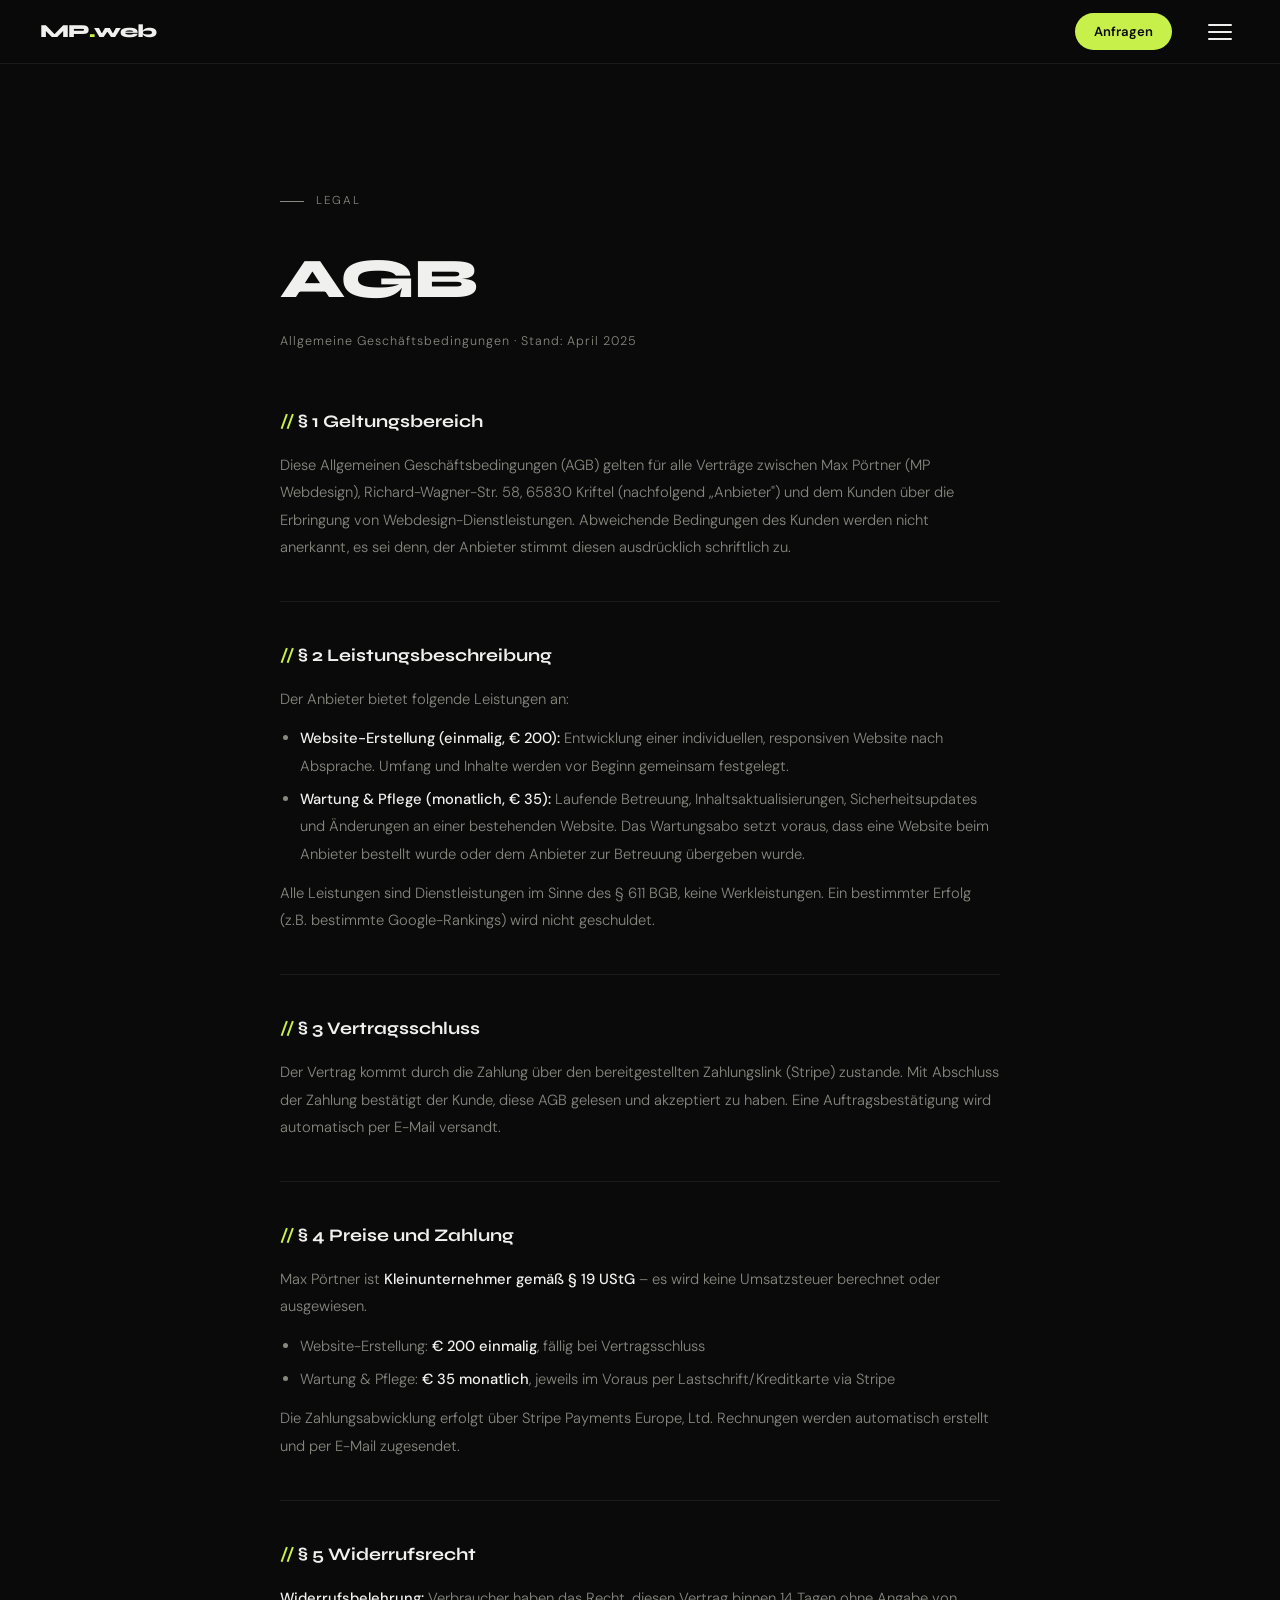
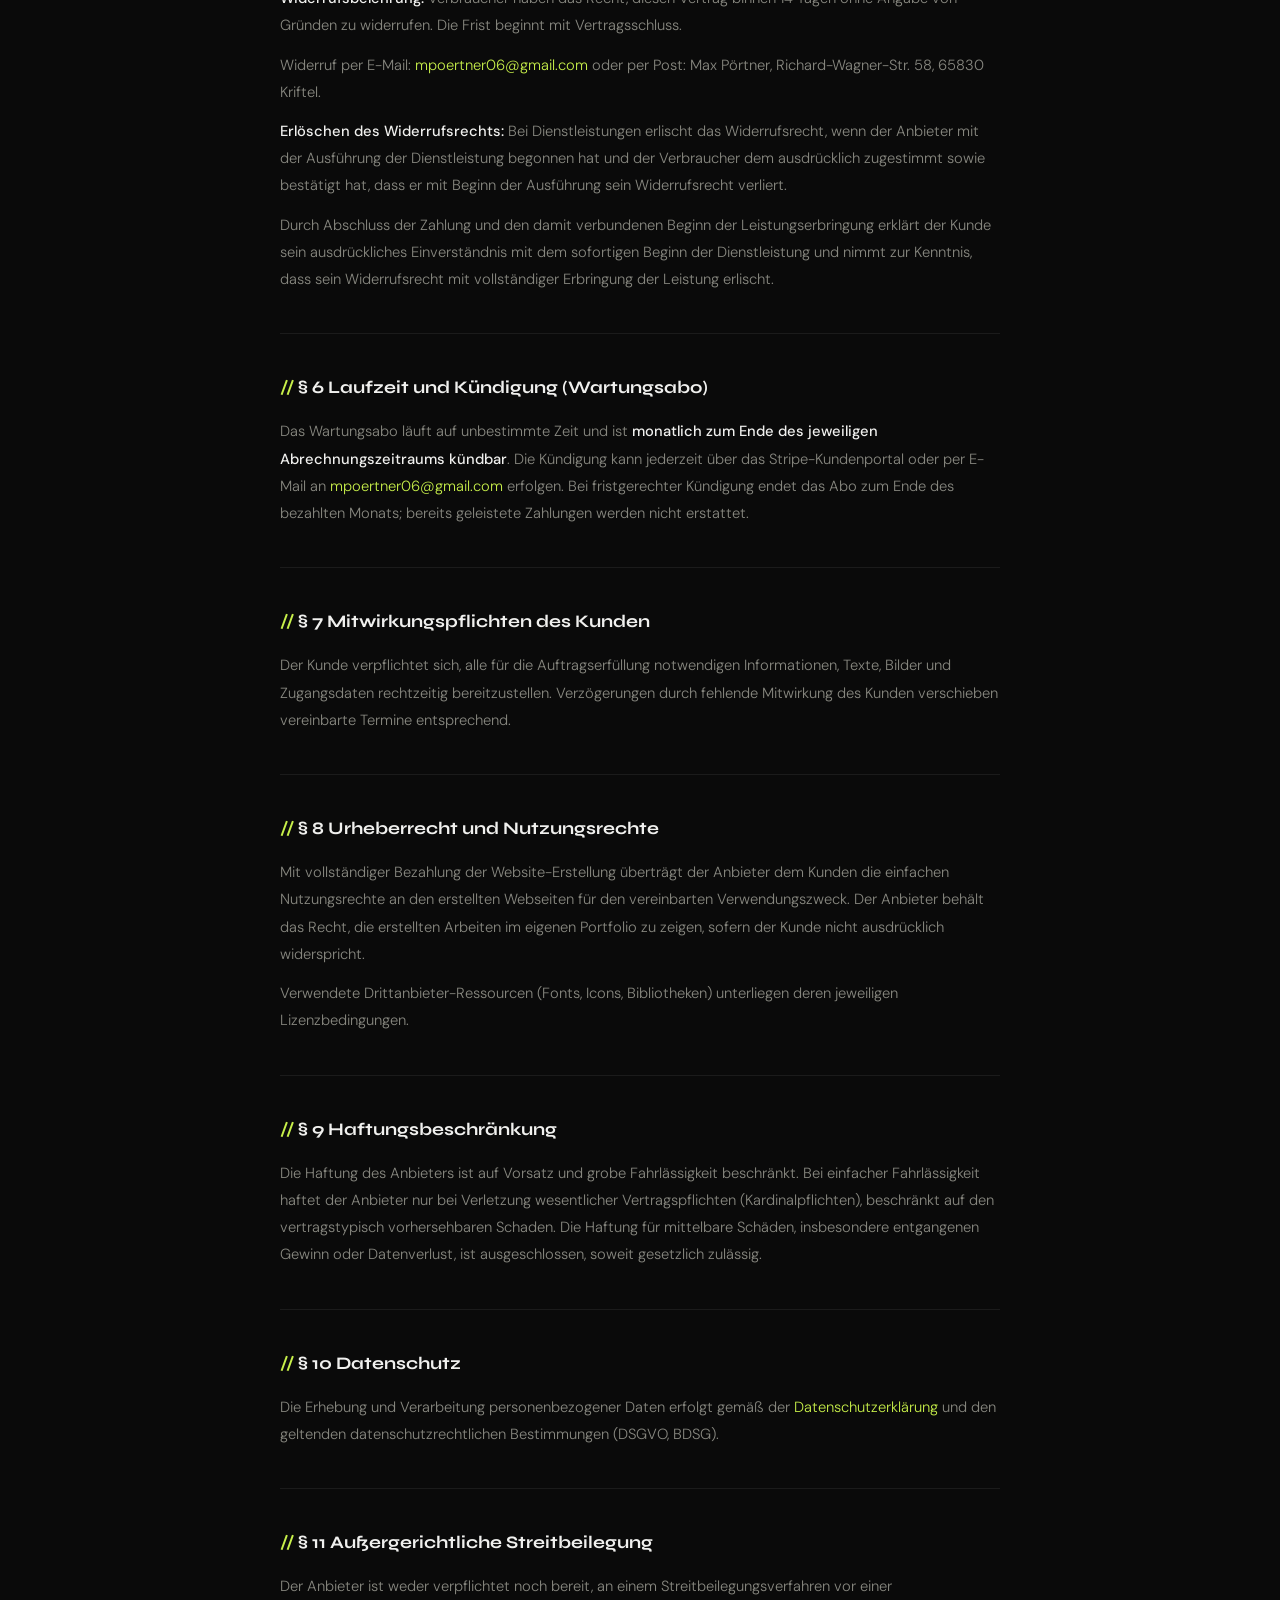
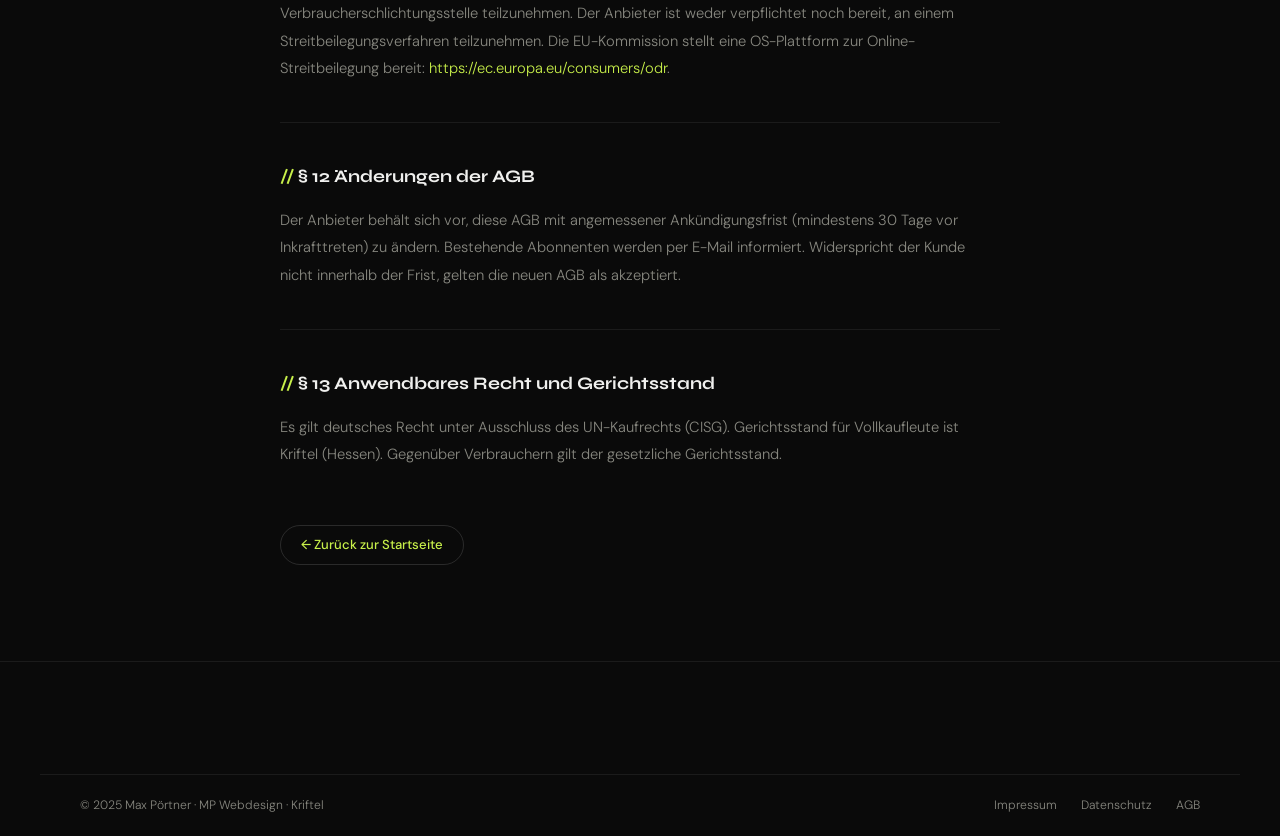
==== agb.html @ d07ee836 "Add files via upload" ====
<!DOCTYPE html>
<html lang="de">
<head>
<meta charset="UTF-8"/><meta name="viewport" content="width=device-width,initial-scale=1.0"/>
<title>AGB – MP Webdesign</title>
<link rel="icon" type="image/svg+xml" href="data:image/svg+xml,%3Csvg xmlns='http://www.w3.org/2000/svg' viewBox='0 0 32 32'%3E%3Crect width='32' height='32' rx='6' fill='%230a0a0a'/%3E%3Ctext x='50%25' y='54%25' dominant-baseline='middle' text-anchor='middle' font-family='Arial Black,sans-serif' font-weight='900' font-size='13' fill='%23f0f0ee' letter-spacing='-1'%3EMP%3C/text%3E%3Ccircle cx='25' cy='22' r='4' fill='%23c8f04a'/%3E%3C/svg%3E">
<link rel="preconnect" href="https://fonts.googleapis.com">
<link href="https://fonts.googleapis.com/css2?family=Syne:wght@400;600;700;800&family=DM+Sans:opsz,wght@9..40,300;9..40,400;9..40,500&display=swap" rel="stylesheet">
<style>
*,*::before,*::after{box-sizing:border-box;margin:0;padding:0}
body{padding-top:64px;background:#0a0a0a;color:#f0f0ee;font-family:'DM Sans',sans-serif;font-weight:300;line-height:1.6;overflow-x:hidden}
:root{--b:rgba(255,255,255,.07);--muted:#888880;--accent:#c8f04a;--s1:#111;--s2:#181818}
nav{position:fixed;top:0;z-index:500;height:64px;padding:0 2.5rem;display:flex;align-items:center;justify-content:space-between;background:rgba(10,10,10,.97);border-bottom:1px solid var(--b)}
.nav-logo{font-family:'Syne',sans-serif;font-weight:800;font-size:1.15rem;letter-spacing:-.03em;color:#f0f0ee;text-decoration:none}
.nav-logo span{color:var(--accent)}
.nav-links{list-style:none;display:none;position:absolute;top:64px;left:0;right:0;flex-direction:column;background:#0d0d0d;border-bottom:1px solid var(--b);padding:1rem 0;z-index:499}
.nav-links.open{display:flex}
.nav-links li{width:100%}
.nav-links a{color:var(--muted);text-decoration:none;font-size:.95rem;display:block;padding:.85rem 2rem;transition:color .2s,background .2s;border-left:3px solid transparent}
.nav-links a:hover{color:#f0f0ee;background:rgba(255,255,255,.04);border-left-color:var(--accent)}
.nav-cta{background:var(--accent);color:#0a0a0a;padding:.48rem 1.2rem;border-radius:100px;font-family:'DM Sans',sans-serif;font-size:.82rem;font-weight:600;text-decoration:none;border:none;cursor:pointer;display:inline-flex;align-items:center}
.burger{background:none;border:none;cursor:pointer;padding:8px;display:flex;flex-direction:column;gap:5px;z-index:600;margin-left:1rem}
.burger span{display:block;width:24px;height:2px;background:#f0f0ee;transition:all .3s ease;transform-origin:center;border-radius:2px}
.burger.open span:nth-child(1){transform:translateY(7px) rotate(45deg)}
.burger.open span:nth-child(2){opacity:0;transform:scaleX(0)}
.burger.open span:nth-child(3){transform:translateY(-7px) rotate(-45deg)}
.nav-right{display:flex;align-items:center;gap:.75rem}
.lp2{padding:8rem 2.5rem 6rem;max-width:800px;margin:0 auto}
.lp2 h1{font-family:'Syne',sans-serif;font-size:clamp(1.6rem,5vw,3.5rem);font-weight:800;letter-spacing:-.03em;margin-bottom:.5rem;word-break:break-word}
.st{font-size:.78rem;color:var(--muted);letter-spacing:.08em;display:block;margin-bottom:3.5rem}
.lp2 h2{font-family:'Syne',sans-serif;font-size:1.1rem;font-weight:700;margin:2.5rem 0 1rem}
.lp2 h2::before{content:'// ';color:var(--accent)}
.lp2 p,.lp2 li{color:var(--muted);font-size:.92rem;line-height:1.85;font-weight:300;margin-bottom:.75rem}
.lp2 ul{padding-left:1.25rem;margin-bottom:.75rem}
.lp2 li{margin-bottom:.4rem}
.lp2 a{color:var(--accent);text-decoration:none}
.lp2 a:hover{text-decoration:underline}
.ldiv{height:1px;background:var(--b);margin:2.5rem 0}
.btn-o{display:inline-flex;align-items:center;gap:.4rem;padding:.55rem 1.25rem;border-radius:100px;background:none;color:#f0f0ee;border:1px solid rgba(255,255,255,.13);font-family:'DM Sans',sans-serif;font-size:.82rem;font-weight:500;text-decoration:none;cursor:pointer;transition:all .2s}
.btn-o:hover{border-color:rgba(255,255,255,.28);background:var(--s1)}
footer{border-top:1px solid var(--b)}
.fbot{padding:1.3rem 2.5rem;display:flex;justify-content:space-between;align-items:center;flex-wrap:wrap;gap:1rem;box-sizing:border-box;width:100%}
.fbot p,.fbot a{color:var(--muted);font-size:.76rem;text-decoration:none}
.fbot a:hover{color:#f0f0ee}
.eye{display:flex;align-items:center;gap:.75rem;margin-bottom:1.5rem}
.eye::before{content:'';width:24px;height:1px;background:var(--muted)}
.eye span{color:var(--muted);font-size:.72rem;letter-spacing:.15em;text-transform:uppercase}
@media(max-width:600px){.lp2{padding:5rem 1.25rem 4rem}nav{padding:0 1rem}}

/* ── FOOTER CENTERING ── */
footer{border-top:1px solid rgba(255,255,255,.07);width:100%;box-sizing:border-box}
.footer-wrap{max-width:1200px;margin:0 auto;width:100%}
.footer-grid{display:grid;grid-template-columns:1.4fr 1fr 1fr 1fr;gap:3rem;
  padding:4rem 2.5rem 3rem;border-bottom:1px solid rgba(255,255,255,.07);
  box-sizing:border-box;width:100%}
.footer-bottom{padding:1.3rem 2.5rem;display:flex;justify-content:space-between;
  align-items:center;flex-wrap:wrap;gap:.75rem;box-sizing:border-box;width:100%}
.footer-bottom p,.footer-bottom a{color:#888880;font-size:.76rem;text-decoration:none;transition:color .2s}
.footer-bottom a:hover{color:#f0f0ee}
@media(max-width:860px){
  .footer-grid{grid-template-columns:1fr 1fr!important;gap:2rem!important;padding:2.5rem 1.25rem!important}
  .footer-bottom{padding:1rem 1.25rem!important;flex-direction:column!important;text-align:center!important;gap:.5rem!important}
  .footer-bottom div{justify-content:center!important}
}
@media(max-width:500px){
  .footer-grid{grid-template-columns:1fr!important}
}
</style>
</head>
<body>
<style id="mobileFix">
/* ══════════════════════════════════════════
   DEFINITIVE MOBILE FIX – alle Seiten
   ══════════════════════════════════════════ */

/* 1. Prevent ALL horizontal scroll */
html { overflow-x: hidden !important; }
body { overflow-x: hidden !important; max-width: 100vw !important; }

/* 2. Nav always fixed at top */
nav { position: fixed !important; top: 0 !important; left: 0 !important;
      right: 0 !important; z-index: 500 !important; }

/* 3. Cookie banner never clipped */
#cookieBanner {
  position: fixed !important; z-index: 9999 !important;
  left: 1rem !important; right: 1rem !important;
  bottom: 1rem !important; width: auto !important;
  transform: none !important; max-width: none !important;
}

/* 4. Iframes fill container properly */
.pc-thumb {
  width: 100% !important; height: 200px !important;
  aspect-ratio: unset !important; overflow: hidden !important;
  position: relative !important;
}
.pc-thumb iframe {
  position: absolute !important; top: 0 !important; left: 0 !important;
  width: 200% !important; height: 200% !important;
  transform: scale(0.5) !important; transform-origin: top left !important;
  border: none !important; pointer-events: none !important;
}
.proj-img-wrap { overflow: hidden !important; }
.proj-img-wrap iframe {
  width: 200% !important; height: 200% !important;
  transform: scale(0.5) !important; transform-origin: top left !important;
  border: none !important; pointer-events: none !important; display: block !important;
}
.pj-thumb { overflow: hidden !important; position: relative !important; }
.pj-thumb iframe {
  position: absolute !important; top: 0 !important; left: 0 !important;
  width: 200% !important; height: 200% !important;
  transform: scale(0.5) !important; transform-origin: top left !important;
  border: none !important; pointer-events: none !important;
}

@media (max-width: 860px) {

  /* ── PAGE HERO PADDING FIX (text not cut off) ── */
  .ph, .page-hero {
    padding-top: 3.5rem !important;
    padding-bottom: 2.5rem !important;
    padding-left: 1.25rem !important;
    padding-right: 1.25rem !important;
  }
  .ph h1, .page-hero h1 {
    font-size: clamp(2.2rem, 8vw, 3.5rem) !important;
    margin-bottom: 1rem !important;
  }

  /* ── HERO ── */
  .hero {
    padding: 3rem 1.25rem 3rem !important;
    min-height: unset !important;
  }
  .hero h1 { font-size: clamp(2rem, 8vw, 3.5rem) !important; }
  .hero-body { font-size: .9rem !important; max-width: 100% !important; }
  .hero-btns {
    flex-direction: column !important; width: 100% !important; gap: .75rem !important;
  }
  .hero-btns a { width: 100% !important; justify-content: center !important; }

  /* ── ALL SECTION PADDING ── */
  .sec, .section, .sdark, .section-dark,
  .pricing-hero, .legal-page, .lp2, .page {
    padding-left: 1.25rem !important;
    padding-right: 1.25rem !important;
  }

  /* ── GRIDS → 1 COLUMN ── */
  .about-g, .lg, .pg, .pc2, .plans, .card-grid, .portfolio-grid,
  .price-cards, .contact-grid, .cg, .features-grid, .info-row,
  .proc, .process-grid, .fi {
    grid-template-columns: 1fr !important;
  }

  /* All inline grid → 1 col */
  [style*="grid-template-columns"] {
    grid-template-columns: 1fr !important;
    min-width: 0 !important;
  }

  /* ── INLINE PADDING REDUCTION ── */
  [style*="padding:2.5rem"]  { padding: 1.25rem !important; }
  [style*="padding:4rem 3rem"] { padding: 1.5rem 1.25rem !important; }
  [style*="padding:5.5rem 3rem"] { padding: 2rem 1.25rem !important; }
  [style*="padding:4rem 2.5rem"] { padding: 1.75rem 1.25rem !important; }

  /* ── TYPOGRAPHY ── */
  .sh2, .section-h2 { font-size: clamp(1.5rem, 6vw, 2.2rem) !important; }
  .lh { font-size: clamp(1.3rem, 5vw, 2rem) !important; }
  [style*="text-align:right"] { text-align: left !important; }
  [style*="min-width:120px"] { min-width: 0 !important; }

  /* ── PORTFOLIO ── */
  .proj-acc-inner { flex-direction: column !important; }
  .proj-img-wrap { flex: 0 0 200px !important; height: 200px !important; }
  .proj-right { min-height: 0 !important; }
  .pj, .proj-item { grid-template-columns: 1fr !important; direction: ltr !important; }
  .pj * { direction: ltr !important; }
  .pji, .proj-info { padding: 1.5rem 1.25rem !important; }

  /* ── LEISTUNGEN ACCORDION ── */
  .acc-inner { grid-template-columns: 1fr !important; padding-left: 0 !important; }
  .li, .leistung-item { grid-template-columns: 36px 1fr !important; }
  .li > *:last-child, .leistung-item > *:last-child { grid-column: 2 !important; }
  .pstep, .process-step {
    border-right: none !important;
    border-bottom: 1px solid rgba(255,255,255,.07) !important;
  }

  /* ── PREISE ── */
  .plans { grid-template-columns: 1fr !important; }
  .plan { width: 100% !important; min-width: 0 !important; overflow: visible !important; }
  .plan-top, .plan-cta, .plan-features {
    padding-left: 1.25rem !important; padding-right: 1.25rem !important;
  }
  .plan-price { font-size: 2.2rem !important; }
  .price-card-top { flex-direction: column !important; }
  .price-big { text-align: left !important; }

  /* ── CONTACT ── */
  .cl, .contact-left {
    border-right: none !important;
    border-bottom: 1px solid rgba(255,255,255,.07) !important;
    padding: 2rem 1.25rem !important;
  }
  .cr, .contact-right { padding: 2rem 1.25rem !important; }

  /* ── STATS ── */
  .stats, .stats-bar {
    gap: 1.25rem !important; padding: 1.5rem 1.25rem !important;
    flex-wrap: wrap !important; justify-content: center !important;
  }
  .sn, .stat-n { font-size: 1.9rem !important; }

  /* ── TABLES ── */
  .pt, .compare, .price-table { overflow-x: auto !important; }

  /* ── MISC ── */
  [style*="width:55%"][style*="opacity"] { display: none !important; }
  .scroll-hint { display: none !important; }
  .mq, .marquee-wrap { overflow: hidden !important; }
  nav { padding: 0 1.25rem !important; height: 56px !important; }
  [style*="border-right:1px solid rgba(255"] {
    border-right: none !important;
    border-bottom: 1px solid rgba(255,255,255,.07) !important;
  }
  [style*="border-right:1px solid rgba(200,240"] {
    border-right: none !important;
    border-bottom: 1px solid rgba(200,240,74,.12) !important;
  }
  .cta-group { flex-direction: column !important; align-items: stretch !important; }
  .cta-group a { text-align: center !important; justify-content: center !important; }
  .btn-f, .btn-o { width: 100% !important; justify-content: center !important; }

  /* ── PC-THUMB on mobile ── */
  .pc-thumb { height: 180px !important; }

  /* ── WARTUNG ── */
  .price-card-main [style*="grid-template-columns"] {
    grid-template-columns: 1fr !important;
  }
  .features-grid { grid-template-columns: 1fr !important; }
  .info-row { grid-template-columns: 1fr !important; }
}

/* ── FOOTER CENTERING ── */
  .fbot { padding: 1rem 1.25rem !important; }
  footer { width: 100% !important; overflow: hidden !important; }
  [style*="padding:4rem 2.5rem 3rem"] { padding: 2.5rem 1.25rem !important; }

@media (max-width: 500px) {
  body { padding-top: 56px !important; }
  [style*="grid-template-columns"] { grid-template-columns: 1fr !important; }
  .fi { grid-template-columns: 1fr !important; }
  .fbot { flex-direction: column !important; text-align: center !important; gap: .5rem !important; }
  .hero h1 { font-size: clamp(1.8rem, 7vw, 2.5rem) !important; }
  .pc-thumb { height: 150px !important; }
  nav { padding: 0 1rem !important; }
  .ph h1 { font-size: clamp(1.9rem, 7vw, 2.5rem) !important; }
}
</style>
<nav id="nav">
  <a href="index.html" class="nav-logo">MP<span>.</span>web</a>
  <div class="nav-right">
    <a href="kontakt.html" class="nav-cta">Anfragen</a>
    <button class="burger" id="burger" onclick="toggleMob()" aria-label="Menü"><span></span><span></span><span></span></button>
  </div>
  <ul class="nav-links" id="navLinks">
    <li><a href="index.html" onclick="closeMob()">Start</a></li>
    <li><a href="leistungen.html" onclick="closeMob()">Leistungen</a></li>
    <li><a href="portfolio.html" onclick="closeMob()">Portfolio</a></li>
    <li><a href="preise.html" onclick="closeMob()">Preise</a></li>
    <li><a href="kontakt.html" onclick="closeMob()">Kontakt</a></li>
  </ul>
</nav>

<div class="lp2">
  <div class="eye"><span>Legal</span></div>
  <h1>AGB</h1>
  <span class="st">Allgemeine Geschäftsbedingungen · Stand: April 2025</span>

  <h2>§ 1 Geltungsbereich</h2>
  <p>Diese Allgemeinen Geschäftsbedingungen (AGB) gelten für alle Verträge zwischen Max Pörtner (MP Webdesign), Richard-Wagner-Str. 58, 65830 Kriftel (nachfolgend „Anbieter") und dem Kunden über die Erbringung von Webdesign-Dienstleistungen. Abweichende Bedingungen des Kunden werden nicht anerkannt, es sei denn, der Anbieter stimmt diesen ausdrücklich schriftlich zu.</p>

  <div class="ldiv"></div>
  <h2>§ 2 Leistungsbeschreibung</h2>
  <p>Der Anbieter bietet folgende Leistungen an:</p>
  <ul>
    <li><strong style="color:#f0f0ee;font-weight:500">Website-Erstellung (einmalig, € 200):</strong> Entwicklung einer individuellen, responsiven Website nach Absprache. Umfang und Inhalte werden vor Beginn gemeinsam festgelegt.</li>
    <li><strong style="color:#f0f0ee;font-weight:500">Wartung & Pflege (monatlich, € 35):</strong> Laufende Betreuung, Inhaltsaktualisierungen, Sicherheitsupdates und Änderungen an einer bestehenden Website. Das Wartungsabo setzt voraus, dass eine Website beim Anbieter bestellt wurde oder dem Anbieter zur Betreuung übergeben wurde.</li>
  </ul>
  <p>Alle Leistungen sind Dienstleistungen im Sinne des § 611 BGB, keine Werkleistungen. Ein bestimmter Erfolg (z.B. bestimmte Google-Rankings) wird nicht geschuldet.</p>

  <div class="ldiv"></div>
  <h2>§ 3 Vertragsschluss</h2>
  <p>Der Vertrag kommt durch die Zahlung über den bereitgestellten Zahlungslink (Stripe) zustande. Mit Abschluss der Zahlung bestätigt der Kunde, diese AGB gelesen und akzeptiert zu haben. Eine Auftragsbestätigung wird automatisch per E-Mail versandt.</p>

  <div class="ldiv"></div>
  <h2>§ 4 Preise und Zahlung</h2>
  <p>Max Pörtner ist <strong style="color:#f0f0ee;font-weight:500">Kleinunternehmer gemäß § 19 UStG</strong> – es wird keine Umsatzsteuer berechnet oder ausgewiesen.</p>
  <ul>
    <li>Website-Erstellung: <strong style="color:#f0f0ee;font-weight:500">€ 200 einmalig</strong>, fällig bei Vertragsschluss</li>
    <li>Wartung & Pflege: <strong style="color:#f0f0ee;font-weight:500">€ 35 monatlich</strong>, jeweils im Voraus per Lastschrift/Kreditkarte via Stripe</li>
  </ul>
  <p>Die Zahlungsabwicklung erfolgt über Stripe Payments Europe, Ltd. Rechnungen werden automatisch erstellt und per E-Mail zugesendet.</p>

  <div class="ldiv"></div>
  <h2>§ 5 Widerrufsrecht</h2>
  <p><strong style="color:#f0f0ee;font-weight:500">Widerrufsbelehrung:</strong> Verbraucher haben das Recht, diesen Vertrag binnen 14 Tagen ohne Angabe von Gründen zu widerrufen. Die Frist beginnt mit Vertragsschluss.</p>
  <p>Widerruf per E-Mail: <a href="mailto:mpoertner06@gmail.com">mpoertner06@gmail.com</a> oder per Post: Max Pörtner, Richard-Wagner-Str. 58, 65830 Kriftel.</p>
  <p><strong style="color:#f0f0ee;font-weight:500">Erlöschen des Widerrufsrechts:</strong> Bei Dienstleistungen erlischt das Widerrufsrecht, wenn der Anbieter mit der Ausführung der Dienstleistung begonnen hat und der Verbraucher dem ausdrücklich zugestimmt sowie bestätigt hat, dass er mit Beginn der Ausführung sein Widerrufsrecht verliert.</p>
  <p>Durch Abschluss der Zahlung und den damit verbundenen Beginn der Leistungserbringung erklärt der Kunde sein ausdrückliches Einverständnis mit dem sofortigen Beginn der Dienstleistung und nimmt zur Kenntnis, dass sein Widerrufsrecht mit vollständiger Erbringung der Leistung erlischt.</p>

  <div class="ldiv"></div>
  <h2>§ 6 Laufzeit und Kündigung (Wartungsabo)</h2>
  <p>Das Wartungsabo läuft auf unbestimmte Zeit und ist <strong style="color:#f0f0ee;font-weight:500">monatlich zum Ende des jeweiligen Abrechnungszeitraums kündbar</strong>. Die Kündigung kann jederzeit über das Stripe-Kundenportal oder per E-Mail an <a href="mailto:mpoertner06@gmail.com">mpoertner06@gmail.com</a> erfolgen. Bei fristgerechter Kündigung endet das Abo zum Ende des bezahlten Monats; bereits geleistete Zahlungen werden nicht erstattet.</p>

  <div class="ldiv"></div>
  <h2>§ 7 Mitwirkungspflichten des Kunden</h2>
  <p>Der Kunde verpflichtet sich, alle für die Auftragserfüllung notwendigen Informationen, Texte, Bilder und Zugangsdaten rechtzeitig bereitzustellen. Verzögerungen durch fehlende Mitwirkung des Kunden verschieben vereinbarte Termine entsprechend.</p>

  <div class="ldiv"></div>
  <h2>§ 8 Urheberrecht und Nutzungsrechte</h2>
  <p>Mit vollständiger Bezahlung der Website-Erstellung überträgt der Anbieter dem Kunden die einfachen Nutzungsrechte an den erstellten Webseiten für den vereinbarten Verwendungszweck. Der Anbieter behält das Recht, die erstellten Arbeiten im eigenen Portfolio zu zeigen, sofern der Kunde nicht ausdrücklich widerspricht.</p>
  <p>Verwendete Drittanbieter-Ressourcen (Fonts, Icons, Bibliotheken) unterliegen deren jeweiligen Lizenzbedingungen.</p>

  <div class="ldiv"></div>
  <h2>§ 9 Haftungsbeschränkung</h2>
  <p>Die Haftung des Anbieters ist auf Vorsatz und grobe Fahrlässigkeit beschränkt. Bei einfacher Fahrlässigkeit haftet der Anbieter nur bei Verletzung wesentlicher Vertragspflichten (Kardinalpflichten), beschränkt auf den vertragstypisch vorhersehbaren Schaden. Die Haftung für mittelbare Schäden, insbesondere entgangenen Gewinn oder Datenverlust, ist ausgeschlossen, soweit gesetzlich zulässig.</p>

  <div class="ldiv"></div>
  <h2>§ 10 Datenschutz</h2>
  <p>Die Erhebung und Verarbeitung personenbezogener Daten erfolgt gemäß der <a href="datenschutz.html">Datenschutzerklärung</a> und den geltenden datenschutzrechtlichen Bestimmungen (DSGVO, BDSG).</p>

  <div class="ldiv"></div>
  <h2>§ 11 Außergerichtliche Streitbeilegung</h2>
  <p>Der Anbieter ist weder verpflichtet noch bereit, an einem Streitbeilegungsverfahren vor einer Verbraucherschlichtungsstelle teilzunehmen. Der Anbieter ist weder verpflichtet noch bereit, an einem Streitbeilegungsverfahren teilzunehmen. Die EU-Kommission stellt eine OS-Plattform zur Online-Streitbeilegung bereit: <a href="https://ec.europa.eu/consumers/odr" target="_blank" rel="noopener">https://ec.europa.eu/consumers/odr</a>.</p>

  <div class="ldiv"></div>
  <h2>§ 12 Änderungen der AGB</h2>
  <p>Der Anbieter behält sich vor, diese AGB mit angemessener Ankündigungsfrist (mindestens 30 Tage vor Inkrafttreten) zu ändern. Bestehende Abonnenten werden per E-Mail informiert. Widerspricht der Kunde nicht innerhalb der Frist, gelten die neuen AGB als akzeptiert.</p>

  <div class="ldiv"></div>
  <h2>§ 13 Anwendbares Recht und Gerichtsstand</h2>
  <p>Es gilt deutsches Recht unter Ausschluss des UN-Kaufrechts (CISG). Gerichtsstand für Vollkaufleute ist Kriftel (Hessen). Gegenüber Verbrauchern gilt der gesetzliche Gerichtsstand.</p>

  <div style="margin-top:3.5rem"><a href="index.html" class="btn-o">← Zurück zur Startseite</a></div>
</div>

<footer>
  <div class="footer-wrap">
    <div class="footer-grid">
      <!-- Brand -->
      
      <!-- Seiten -->
      
      <!-- Legal -->
      
      <!-- Projekte -->
      
    </div>
    <div class="footer-bottom">
      <p>© 2025 Max Pörtner · MP Webdesign · Kriftel</p>
      <div style="display:flex;gap:1.5rem">
        <a href="impressum.html">Impressum</a>
        <a href="datenschutz.html">Datenschutz</a>
        <a href="agb.html">AGB</a>
      </div>
    </div>
  </div>
</footer>

<script>
function toggleMob(){var l=document.getElementById('navLinks'),b=document.getElementById('burger');var o=l.classList.toggle('open');b.classList.toggle('open',o);document.body.style.overflow=o?'hidden':'';}
function closeMob(){var l=document.getElementById('navLinks'),b=document.getElementById('burger');if(l)l.classList.remove('open');if(b)b.classList.remove('open');document.body.style.overflow='';}
</script>
</body>
</html>
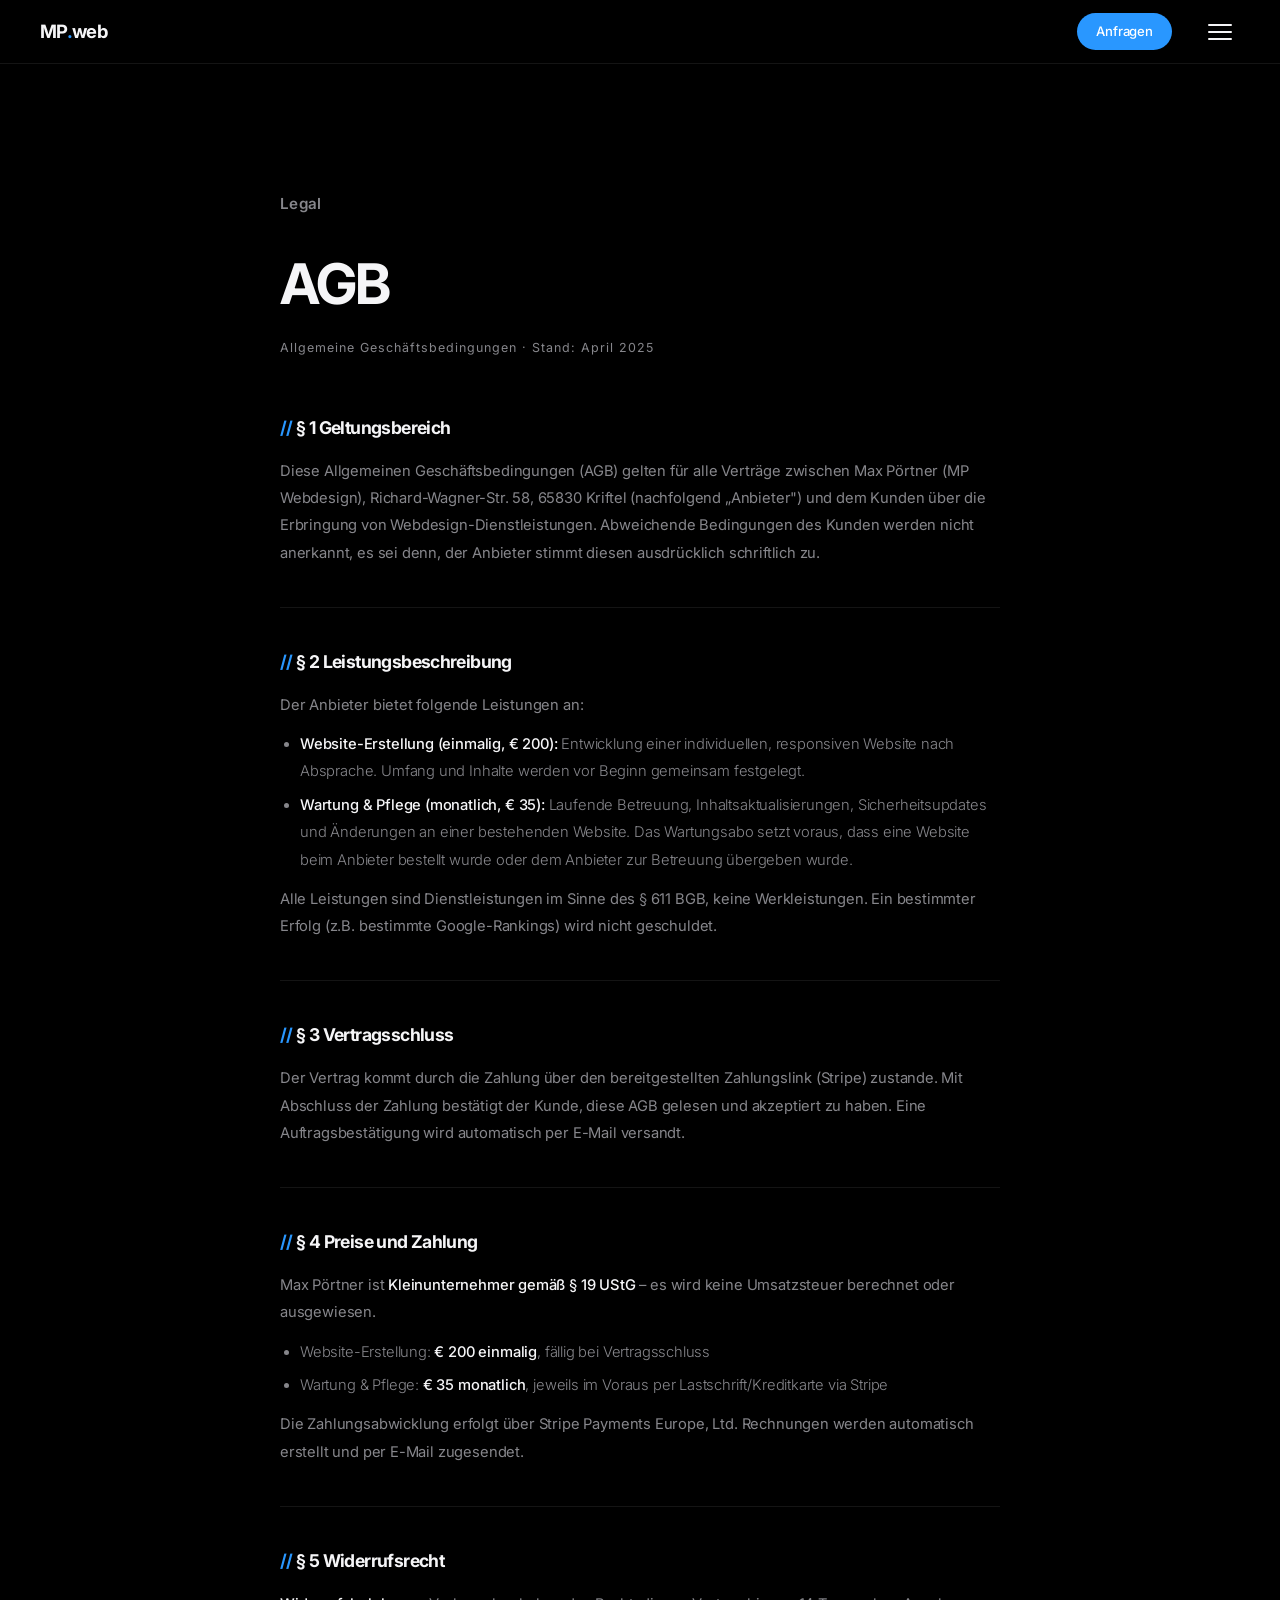
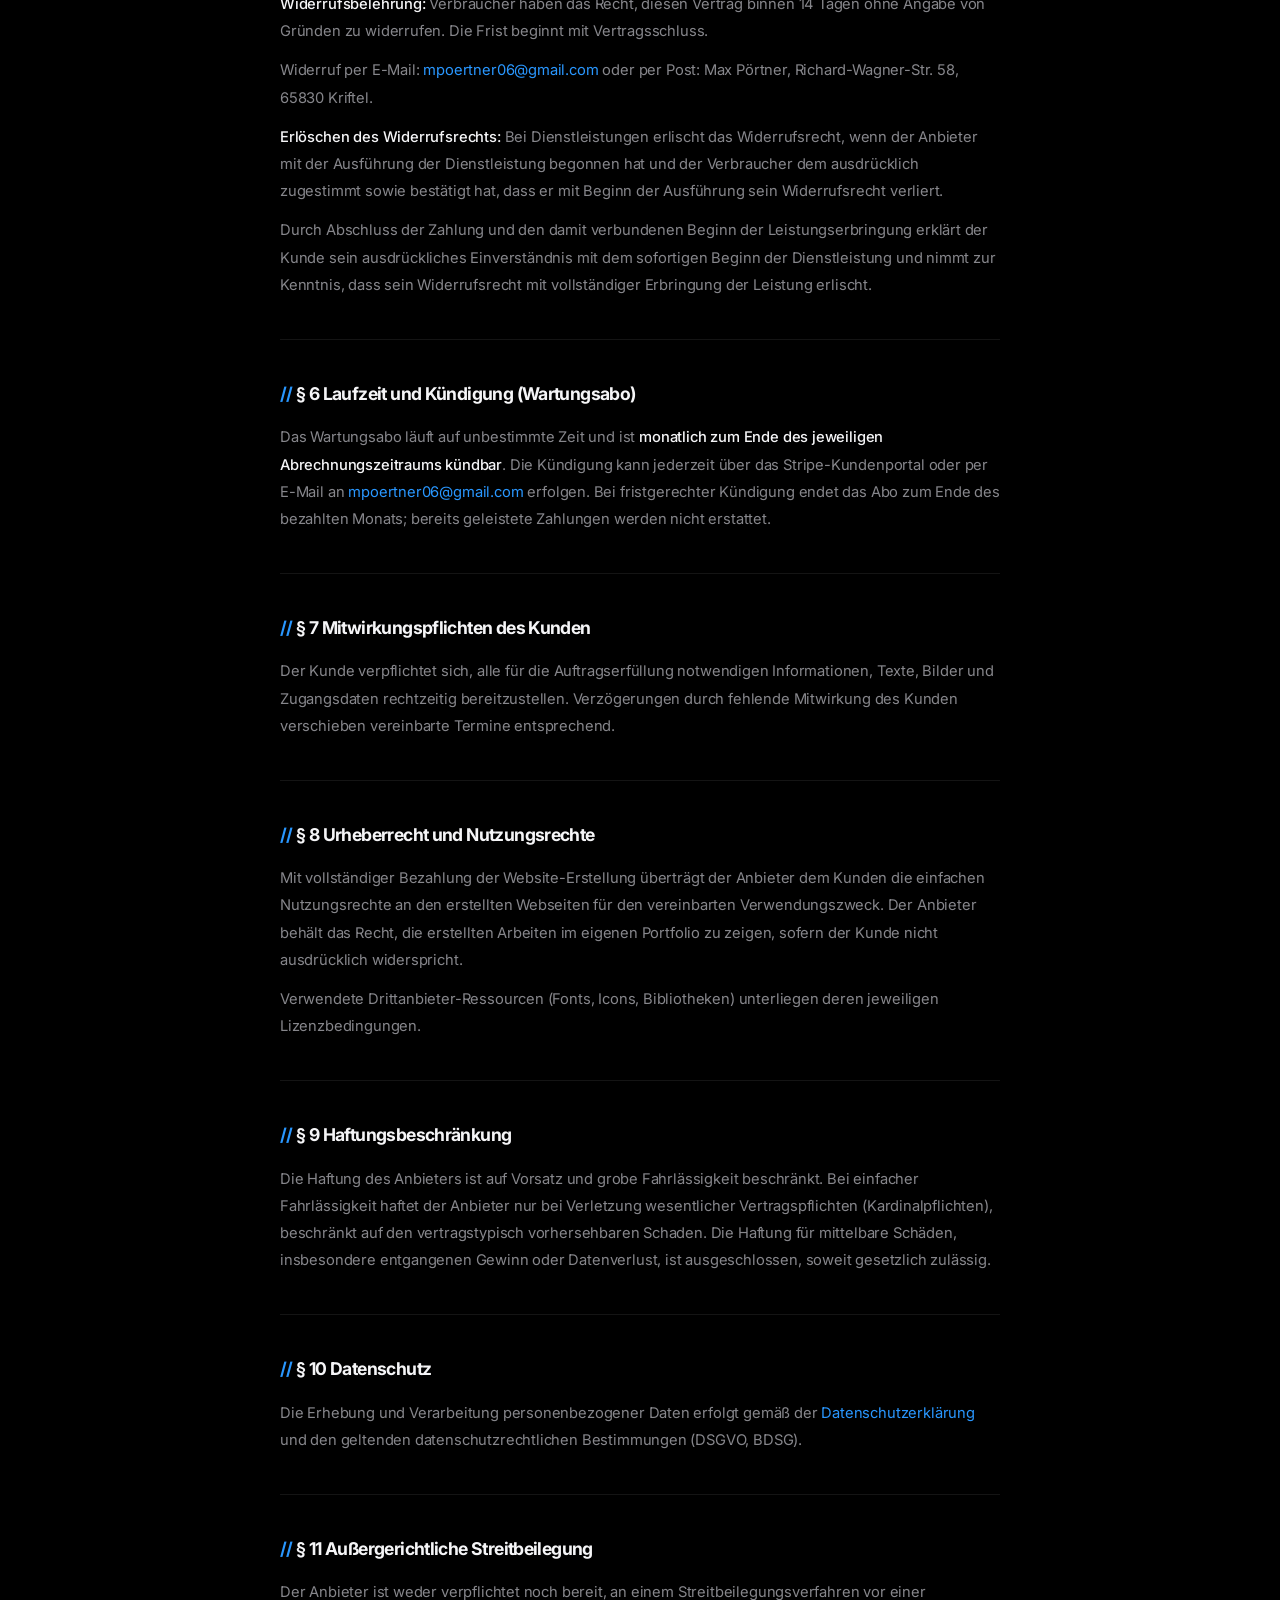
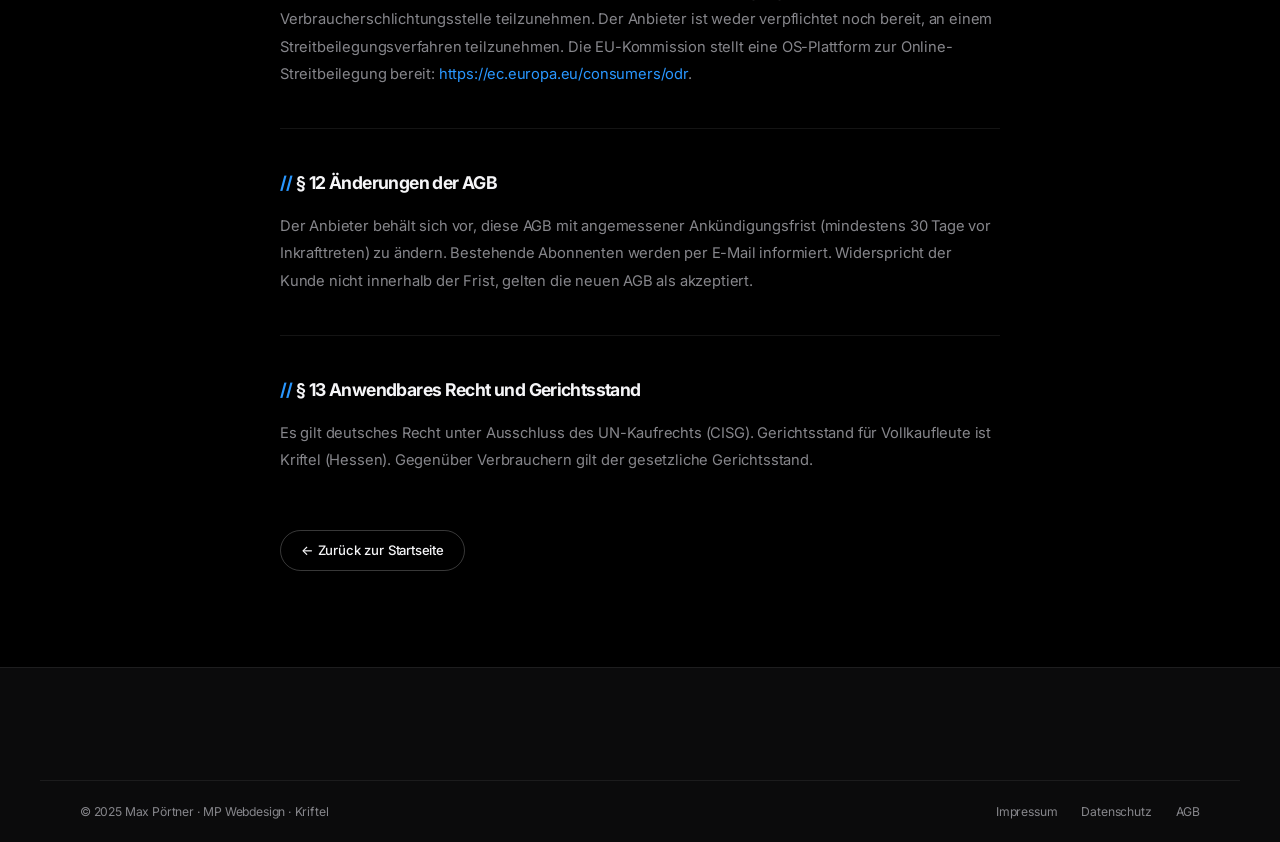
==== commit 08647f63: "Redesign: ruhiges Apple-Stil-Theme, MP Trades entfernt Co-Authored-By: Claude Opus 5.5 <noreply@anth" ====
--- a/agb.html
+++ b/agb.html
@@ -5,30 +5,30 @@
 <title>AGB – MP Webdesign</title>
 <link rel="icon" type="image/svg+xml" href="data:image/svg+xml,%3Csvg xmlns='http://www.w3.org/2000/svg' viewBox='0 0 32 32'%3E%3Crect width='32' height='32' rx='6' fill='%230a0a0a'/%3E%3Ctext x='50%25' y='54%25' dominant-baseline='middle' text-anchor='middle' font-family='Arial Black,sans-serif' font-weight='900' font-size='13' fill='%23f0f0ee' letter-spacing='-1'%3EMP%3C/text%3E%3Ccircle cx='25' cy='22' r='4' fill='%23c8f04a'/%3E%3C/svg%3E">
 <link rel="preconnect" href="https://fonts.googleapis.com">
-<link href="https://fonts.googleapis.com/css2?family=Syne:wght@400;600;700;800&family=DM+Sans:opsz,wght@9..40,300;9..40,400;9..40,500&display=swap" rel="stylesheet">
+<link href="https://fonts.googleapis.com/css2?family=Inter:wght@400;500;600;700;800&display=swap" rel="stylesheet">
 <style>
 *,*::before,*::after{box-sizing:border-box;margin:0;padding:0}
-body{padding-top:64px;background:#0a0a0a;color:#f0f0ee;font-family:'DM Sans',sans-serif;font-weight:300;line-height:1.6;overflow-x:hidden}
-:root{--b:rgba(255,255,255,.07);--muted:#888880;--accent:#c8f04a;--s1:#111;--s2:#181818}
-nav{position:fixed;top:0;z-index:500;height:64px;padding:0 2.5rem;display:flex;align-items:center;justify-content:space-between;background:rgba(10,10,10,.97);border-bottom:1px solid var(--b)}
-.nav-logo{font-family:'Syne',sans-serif;font-weight:800;font-size:1.15rem;letter-spacing:-.03em;color:#f0f0ee;text-decoration:none}
+body{padding-top:64px;background:#000000;color:#f5f5f7;font-family:'Inter',sans-serif;font-weight:300;line-height:1.6;overflow-x:hidden}
+:root{--b:rgba(255,255,255,.07);--muted:#86868b;--accent:#2997ff;--s1:#161617;--s2:#1c1c1e}
+nav{position:fixed;top:0;z-index:500;height:64px;padding:0 2.5rem;display:flex;align-items:center;justify-content:space-between;background:rgba(0,0,0,.97);border-bottom:1px solid var(--b)}
+.nav-logo{font-family:'Inter',sans-serif;font-weight:800;font-size:1.15rem;letter-spacing:-.03em;color:#f5f5f7;text-decoration:none}
 .nav-logo span{color:var(--accent)}
-.nav-links{list-style:none;display:none;position:absolute;top:64px;left:0;right:0;flex-direction:column;background:#0d0d0d;border-bottom:1px solid var(--b);padding:1rem 0;z-index:499}
+.nav-links{list-style:none;display:none;position:absolute;top:64px;left:0;right:0;flex-direction:column;background:#0b0b0c;border-bottom:1px solid var(--b);padding:1rem 0;z-index:499}
 .nav-links.open{display:flex}
 .nav-links li{width:100%}
 .nav-links a{color:var(--muted);text-decoration:none;font-size:.95rem;display:block;padding:.85rem 2rem;transition:color .2s,background .2s;border-left:3px solid transparent}
-.nav-links a:hover{color:#f0f0ee;background:rgba(255,255,255,.04);border-left-color:var(--accent)}
-.nav-cta{background:var(--accent);color:#0a0a0a;padding:.48rem 1.2rem;border-radius:100px;font-family:'DM Sans',sans-serif;font-size:.82rem;font-weight:600;text-decoration:none;border:none;cursor:pointer;display:inline-flex;align-items:center}
+.nav-links a:hover{color:#f5f5f7;background:rgba(255,255,255,.04);border-left-color:var(--accent)}
+.nav-cta{background:var(--accent);color:#000000;padding:.48rem 1.2rem;border-radius:100px;font-family:'Inter',sans-serif;font-size:.82rem;font-weight:600;text-decoration:none;border:none;cursor:pointer;display:inline-flex;align-items:center}
 .burger{background:none;border:none;cursor:pointer;padding:8px;display:flex;flex-direction:column;gap:5px;z-index:600;margin-left:1rem}
-.burger span{display:block;width:24px;height:2px;background:#f0f0ee;transition:all .3s ease;transform-origin:center;border-radius:2px}
+.burger span{display:block;width:24px;height:2px;background:#f5f5f7;transition:all .3s ease;transform-origin:center;border-radius:2px}
 .burger.open span:nth-child(1){transform:translateY(7px) rotate(45deg)}
 .burger.open span:nth-child(2){opacity:0;transform:scaleX(0)}
 .burger.open span:nth-child(3){transform:translateY(-7px) rotate(-45deg)}
 .nav-right{display:flex;align-items:center;gap:.75rem}
 .lp2{padding:8rem 2.5rem 6rem;max-width:800px;margin:0 auto}
-.lp2 h1{font-family:'Syne',sans-serif;font-size:clamp(1.6rem,5vw,3.5rem);font-weight:800;letter-spacing:-.03em;margin-bottom:.5rem;word-break:break-word}
+.lp2 h1{font-family:'Inter',sans-serif;font-size:clamp(1.6rem,5vw,3.5rem);font-weight:800;letter-spacing:-.03em;margin-bottom:.5rem;word-break:break-word}
 .st{font-size:.78rem;color:var(--muted);letter-spacing:.08em;display:block;margin-bottom:3.5rem}
-.lp2 h2{font-family:'Syne',sans-serif;font-size:1.1rem;font-weight:700;margin:2.5rem 0 1rem}
+.lp2 h2{font-family:'Inter',sans-serif;font-size:1.1rem;font-weight:700;margin:2.5rem 0 1rem}
 .lp2 h2::before{content:'// ';color:var(--accent)}
 .lp2 p,.lp2 li{color:var(--muted);font-size:.92rem;line-height:1.85;font-weight:300;margin-bottom:.75rem}
 .lp2 ul{padding-left:1.25rem;margin-bottom:.75rem}
@@ -36,12 +36,12 @@
 .lp2 a{color:var(--accent);text-decoration:none}
 .lp2 a:hover{text-decoration:underline}
 .ldiv{height:1px;background:var(--b);margin:2.5rem 0}
-.btn-o{display:inline-flex;align-items:center;gap:.4rem;padding:.55rem 1.25rem;border-radius:100px;background:none;color:#f0f0ee;border:1px solid rgba(255,255,255,.13);font-family:'DM Sans',sans-serif;font-size:.82rem;font-weight:500;text-decoration:none;cursor:pointer;transition:all .2s}
+.btn-o{display:inline-flex;align-items:center;gap:.4rem;padding:.55rem 1.25rem;border-radius:100px;background:none;color:#f5f5f7;border:1px solid rgba(255,255,255,.13);font-family:'Inter',sans-serif;font-size:.82rem;font-weight:500;text-decoration:none;cursor:pointer;transition:all .2s}
 .btn-o:hover{border-color:rgba(255,255,255,.28);background:var(--s1)}
 footer{border-top:1px solid var(--b)}
 .fbot{padding:1.3rem 2.5rem;display:flex;justify-content:space-between;align-items:center;flex-wrap:wrap;gap:1rem;box-sizing:border-box;width:100%}
 .fbot p,.fbot a{color:var(--muted);font-size:.76rem;text-decoration:none}
-.fbot a:hover{color:#f0f0ee}
+.fbot a:hover{color:#f5f5f7}
 .eye{display:flex;align-items:center;gap:.75rem;margin-bottom:1.5rem}
 .eye::before{content:'';width:24px;height:1px;background:var(--muted)}
 .eye span{color:var(--muted);font-size:.72rem;letter-spacing:.15em;text-transform:uppercase}
@@ -55,8 +55,8 @@
   box-sizing:border-box;width:100%}
 .footer-bottom{padding:1.3rem 2.5rem;display:flex;justify-content:space-between;
   align-items:center;flex-wrap:wrap;gap:.75rem;box-sizing:border-box;width:100%}
-.footer-bottom p,.footer-bottom a{color:#888880;font-size:.76rem;text-decoration:none;transition:color .2s}
-.footer-bottom a:hover{color:#f0f0ee}
+.footer-bottom p,.footer-bottom a{color:#86868b;font-size:.76rem;text-decoration:none;transition:color .2s}
+.footer-bottom a:hover{color:#f5f5f7}
 @media(max-width:860px){
   .footer-grid{grid-template-columns:1fr 1fr!important;gap:2rem!important;padding:2.5rem 1.25rem!important}
   .footer-bottom{padding:1rem 1.25rem!important;flex-direction:column!important;text-align:center!important;gap:.5rem!important}
@@ -66,6 +66,7 @@
   .footer-grid{grid-template-columns:1fr!important}
 }
 </style>
+<link rel="stylesheet" href="theme.css">
 </head>
 <body>
 <style id="mobileFix">
@@ -229,7 +230,7 @@
   }
   [style*="border-right:1px solid rgba(200,240"] {
     border-right: none !important;
-    border-bottom: 1px solid rgba(200,240,74,.12) !important;
+    border-bottom: 1px solid rgba(41,151,255,.12) !important;
   }
   .cta-group { flex-direction: column !important; align-items: stretch !important; }
   .cta-group a { text-align: center !important; justify-content: center !important; }
@@ -289,8 +290,8 @@
   <h2>§ 2 Leistungsbeschreibung</h2>
   <p>Der Anbieter bietet folgende Leistungen an:</p>
   <ul>
-    <li><strong style="color:#f0f0ee;font-weight:500">Website-Erstellung (einmalig, € 200):</strong> Entwicklung einer individuellen, responsiven Website nach Absprache. Umfang und Inhalte werden vor Beginn gemeinsam festgelegt.</li>
-    <li><strong style="color:#f0f0ee;font-weight:500">Wartung & Pflege (monatlich, € 35):</strong> Laufende Betreuung, Inhaltsaktualisierungen, Sicherheitsupdates und Änderungen an einer bestehenden Website. Das Wartungsabo setzt voraus, dass eine Website beim Anbieter bestellt wurde oder dem Anbieter zur Betreuung übergeben wurde.</li>
+    <li><strong style="color:#f5f5f7;font-weight:500">Website-Erstellung (einmalig, € 200):</strong> Entwicklung einer individuellen, responsiven Website nach Absprache. Umfang und Inhalte werden vor Beginn gemeinsam festgelegt.</li>
+    <li><strong style="color:#f5f5f7;font-weight:500">Wartung & Pflege (monatlich, € 35):</strong> Laufende Betreuung, Inhaltsaktualisierungen, Sicherheitsupdates und Änderungen an einer bestehenden Website. Das Wartungsabo setzt voraus, dass eine Website beim Anbieter bestellt wurde oder dem Anbieter zur Betreuung übergeben wurde.</li>
   </ul>
   <p>Alle Leistungen sind Dienstleistungen im Sinne des § 611 BGB, keine Werkleistungen. Ein bestimmter Erfolg (z.B. bestimmte Google-Rankings) wird nicht geschuldet.</p>
 
@@ -300,23 +301,23 @@
 
   <div class="ldiv"></div>
   <h2>§ 4 Preise und Zahlung</h2>
-  <p>Max Pörtner ist <strong style="color:#f0f0ee;font-weight:500">Kleinunternehmer gemäß § 19 UStG</strong> – es wird keine Umsatzsteuer berechnet oder ausgewiesen.</p>
+  <p>Max Pörtner ist <strong style="color:#f5f5f7;font-weight:500">Kleinunternehmer gemäß § 19 UStG</strong> – es wird keine Umsatzsteuer berechnet oder ausgewiesen.</p>
   <ul>
-    <li>Website-Erstellung: <strong style="color:#f0f0ee;font-weight:500">€ 200 einmalig</strong>, fällig bei Vertragsschluss</li>
-    <li>Wartung & Pflege: <strong style="color:#f0f0ee;font-weight:500">€ 35 monatlich</strong>, jeweils im Voraus per Lastschrift/Kreditkarte via Stripe</li>
+    <li>Website-Erstellung: <strong style="color:#f5f5f7;font-weight:500">€ 200 einmalig</strong>, fällig bei Vertragsschluss</li>
+    <li>Wartung & Pflege: <strong style="color:#f5f5f7;font-weight:500">€ 35 monatlich</strong>, jeweils im Voraus per Lastschrift/Kreditkarte via Stripe</li>
   </ul>
   <p>Die Zahlungsabwicklung erfolgt über Stripe Payments Europe, Ltd. Rechnungen werden automatisch erstellt und per E-Mail zugesendet.</p>
 
   <div class="ldiv"></div>
   <h2>§ 5 Widerrufsrecht</h2>
-  <p><strong style="color:#f0f0ee;font-weight:500">Widerrufsbelehrung:</strong> Verbraucher haben das Recht, diesen Vertrag binnen 14 Tagen ohne Angabe von Gründen zu widerrufen. Die Frist beginnt mit Vertragsschluss.</p>
+  <p><strong style="color:#f5f5f7;font-weight:500">Widerrufsbelehrung:</strong> Verbraucher haben das Recht, diesen Vertrag binnen 14 Tagen ohne Angabe von Gründen zu widerrufen. Die Frist beginnt mit Vertragsschluss.</p>
   <p>Widerruf per E-Mail: <a href="mailto:mpoertner06@gmail.com">mpoertner06@gmail.com</a> oder per Post: Max Pörtner, Richard-Wagner-Str. 58, 65830 Kriftel.</p>
-  <p><strong style="color:#f0f0ee;font-weight:500">Erlöschen des Widerrufsrechts:</strong> Bei Dienstleistungen erlischt das Widerrufsrecht, wenn der Anbieter mit der Ausführung der Dienstleistung begonnen hat und der Verbraucher dem ausdrücklich zugestimmt sowie bestätigt hat, dass er mit Beginn der Ausführung sein Widerrufsrecht verliert.</p>
+  <p><strong style="color:#f5f5f7;font-weight:500">Erlöschen des Widerrufsrechts:</strong> Bei Dienstleistungen erlischt das Widerrufsrecht, wenn der Anbieter mit der Ausführung der Dienstleistung begonnen hat und der Verbraucher dem ausdrücklich zugestimmt sowie bestätigt hat, dass er mit Beginn der Ausführung sein Widerrufsrecht verliert.</p>
   <p>Durch Abschluss der Zahlung und den damit verbundenen Beginn der Leistungserbringung erklärt der Kunde sein ausdrückliches Einverständnis mit dem sofortigen Beginn der Dienstleistung und nimmt zur Kenntnis, dass sein Widerrufsrecht mit vollständiger Erbringung der Leistung erlischt.</p>
 
   <div class="ldiv"></div>
   <h2>§ 6 Laufzeit und Kündigung (Wartungsabo)</h2>
-  <p>Das Wartungsabo läuft auf unbestimmte Zeit und ist <strong style="color:#f0f0ee;font-weight:500">monatlich zum Ende des jeweiligen Abrechnungszeitraums kündbar</strong>. Die Kündigung kann jederzeit über das Stripe-Kundenportal oder per E-Mail an <a href="mailto:mpoertner06@gmail.com">mpoertner06@gmail.com</a> erfolgen. Bei fristgerechter Kündigung endet das Abo zum Ende des bezahlten Monats; bereits geleistete Zahlungen werden nicht erstattet.</p>
+  <p>Das Wartungsabo läuft auf unbestimmte Zeit und ist <strong style="color:#f5f5f7;font-weight:500">monatlich zum Ende des jeweiligen Abrechnungszeitraums kündbar</strong>. Die Kündigung kann jederzeit über das Stripe-Kundenportal oder per E-Mail an <a href="mailto:mpoertner06@gmail.com">mpoertner06@gmail.com</a> erfolgen. Bei fristgerechter Kündigung endet das Abo zum Ende des bezahlten Monats; bereits geleistete Zahlungen werden nicht erstattet.</p>
 
   <div class="ldiv"></div>
   <h2>§ 7 Mitwirkungspflichten des Kunden</h2>
--- a/theme.css
+++ b/theme.css
@@ -0,0 +1,61 @@
+/* theme.css – loaded last on every page; calm, Apple-like reskin over the old inline styles */
+:root{--bg:#000;--s1:#161617;--s2:#1c1c1e;--s3:#232325;--b:rgba(255,255,255,.08);--b2:rgba(255,255,255,.14);--text:#f5f5f7;--muted:#86868b;--accent:#2997ff;--accent2:#64d2ff}
+html{-webkit-font-smoothing:antialiased;-moz-osx-font-smoothing:grayscale}
+body{font-family:-apple-system,BlinkMacSystemFont,'Inter',system-ui,sans-serif!important;font-weight:400!important;letter-spacing:-.011em;background:#000!important;color:#f5f5f7}
+h1,h2,h3,.sh2,.lh,.nav-logo,.plan-price,.pa,.sn{font-family:-apple-system,BlinkMacSystemFont,'Inter',system-ui,sans-serif!important;font-weight:700!important;letter-spacing:-.035em!important}
+h1 span,h2 span,.sh2 span,.hero h1 span,.qt blockquote span{color:#86868b!important;-webkit-text-fill-color:#86868b!important;background:none!important}
+p{font-weight:400!important}
+::selection{background:rgba(41,151,255,.35)}
+
+/* Nav: frosted glass */
+nav{background:rgba(0,0,0,.72)!important;backdrop-filter:saturate(180%) blur(20px);-webkit-backdrop-filter:saturate(180%) blur(20px);border-bottom:1px solid rgba(255,255,255,.08)!important}
+.nav-logo span{color:#2997ff!important}
+.nav-links{background:rgba(22,22,23,.96)!important;backdrop-filter:blur(20px);-webkit-backdrop-filter:blur(20px)}
+.nav-links a{border-left:none!important}
+.nav-links a:hover,.nav-links a.active{color:#f5f5f7!important}
+
+/* Buttons: solid blue pill + quiet ghost */
+.btn-f,.nav-cta,.btn-primary,.cta-btn,.plan-cta a,.plan-badge{background:#2997ff!important;color:#fff!important;box-shadow:none!important;font-weight:500!important}
+.btn-f:hover,.nav-cta:hover,.btn-primary:hover,.cta-btn:hover{background:#0077ed!important;transform:none!important;box-shadow:none!important}
+.btn-o{border-color:rgba(255,255,255,.22)!important;color:#f5f5f7!important;font-weight:500!important}
+.btn-o:hover{background:rgba(255,255,255,.08)!important;border-color:rgba(255,255,255,.3)!important;color:#fff!important}
+
+/* Kill the "AI template" decoration */
+.hero-grid,.glow-r,.glow-l,.scroll-hint,.acard-ic,.lc-ic,.lc-n,.acard::after,.lc::after{display:none!important}
+.hero>div[style*="opacity:.13"]{display:none!important}
+.hero{justify-content:center!important;text-align:center;align-items:center}
+.hero .hero-body{margin-left:auto!important;margin-right:auto!important;color:#86868b!important;font-size:1.2rem!important;line-height:1.55!important}
+.hero-btns{justify-content:center}
+.hero h1{font-size:clamp(2.8rem,8vw,6rem)!important;line-height:1.02!important}
+.avail{background:rgba(255,255,255,.06)!important;border:none!important;color:#a1a1a6!important}
+.avail-dot{background:#30d158!important;box-shadow:none!important}
+.eye{color:#86868b!important}
+.eye::before{display:none!important}
+.eye span{color:#86868b!important;letter-spacing:.02em!important;text-transform:none!important;font-size:.95rem!important;font-weight:600!important}
+
+/* Marquee + stats: quieter */
+.mq{background:transparent!important;border-color:rgba(255,255,255,.08)!important}
+.mq-i{color:#6e6e73!important}
+.mq-i span{color:#2997ff!important}
+.stats{border-color:rgba(255,255,255,.08)!important;background:transparent!important}
+.sn{color:#f5f5f7!important}
+
+/* Cards: soft surfaces, large radii, no neon borders */
+.acard,.lc,.pc,.pcard,.plan,.port-card,.acc-item,.faq-item,.price-card-main,.info-box,.feat,.cc,.pj,.cl,.cr{background:#161617!important;border:1px solid rgba(255,255,255,.06)!important;border-radius:22px!important;overflow:hidden;box-shadow:none!important;transition:transform .3s ease,background .3s ease!important}
+.acard:hover,.lc:hover,.pc:hover,.port-card:hover,.pcard:hover{background:#1c1c1e!important;transform:translateY(-2px)!important}
+.pcard.hi,.plan.featured,.plan.hi,.plan:has(.plan-badge){border-color:rgba(41,151,255,.45)!important}
+.lg,.pg,.ac,.pc2,.plans,.port-grid{gap:1.25rem!important}
+.pc-thumb,.port-img,.pj-thumb{border-radius:0!important}
+.pc-tag,.port-tag{color:#86868b!important;letter-spacing:0!important;text-transform:none!important}
+.own-b,.own-badge{background:rgba(41,151,255,.14)!important;color:#64b5ff!important;border:none!important;border-radius:100px!important}
+.sdark{background:#0b0b0c!important}
+
+/* Forms */
+input,textarea,select{background:#1c1c1e!important;border:1px solid rgba(255,255,255,.1)!important;border-radius:12px!important;color:#f5f5f7!important;font-family:inherit!important}
+input:focus,textarea:focus,select:focus{outline:none!important;border-color:#2997ff!important;box-shadow:0 0 0 4px rgba(41,151,255,.2)!important}
+
+/* Quote + footer */
+.qt blockquote{font-weight:600!important;letter-spacing:-.03em!important}
+footer{background:#0b0b0c!important;border-top:1px solid rgba(255,255,255,.08)!important}
+#cookieBanner{background:rgba(28,28,30,.92)!important;backdrop-filter:blur(20px);-webkit-backdrop-filter:blur(20px);border:1px solid rgba(255,255,255,.1)!important;border-radius:18px!important}
+@media (prefers-reduced-motion:reduce){*{animation:none!important;transition:none!important}}
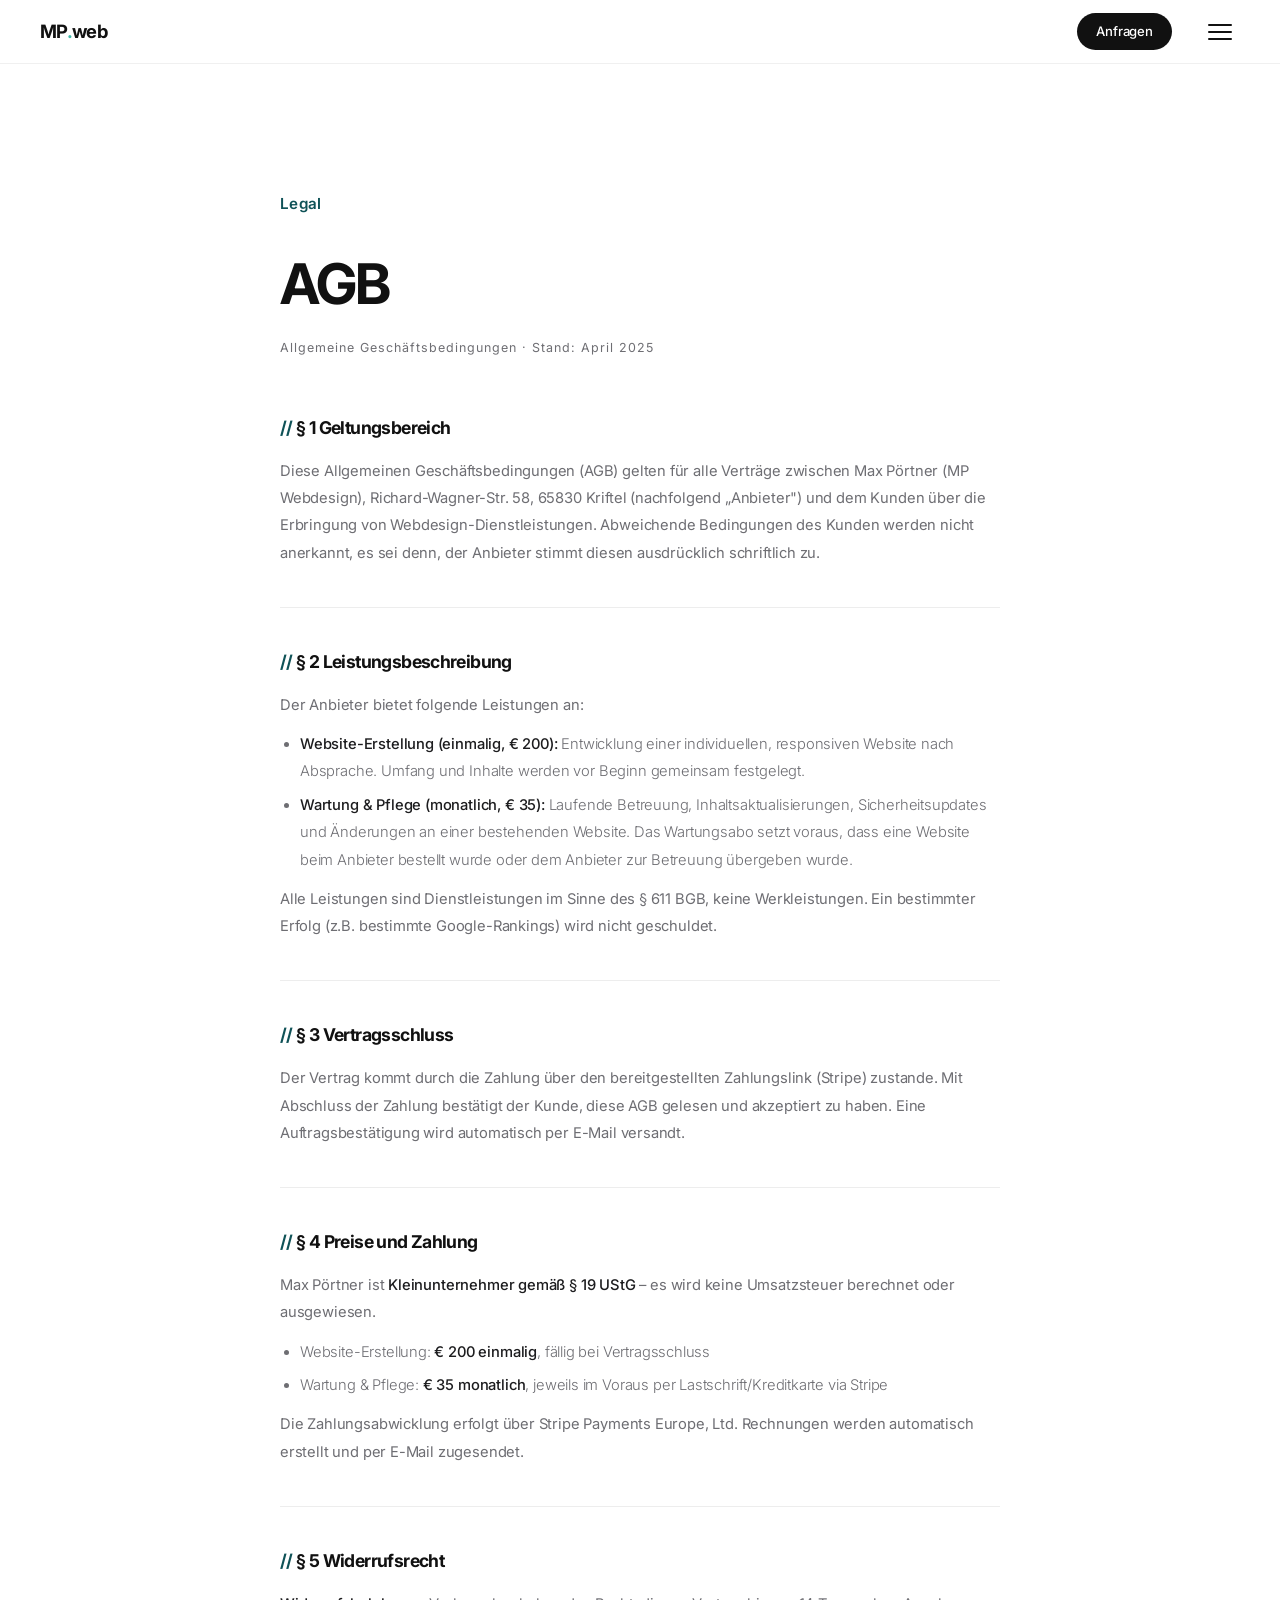
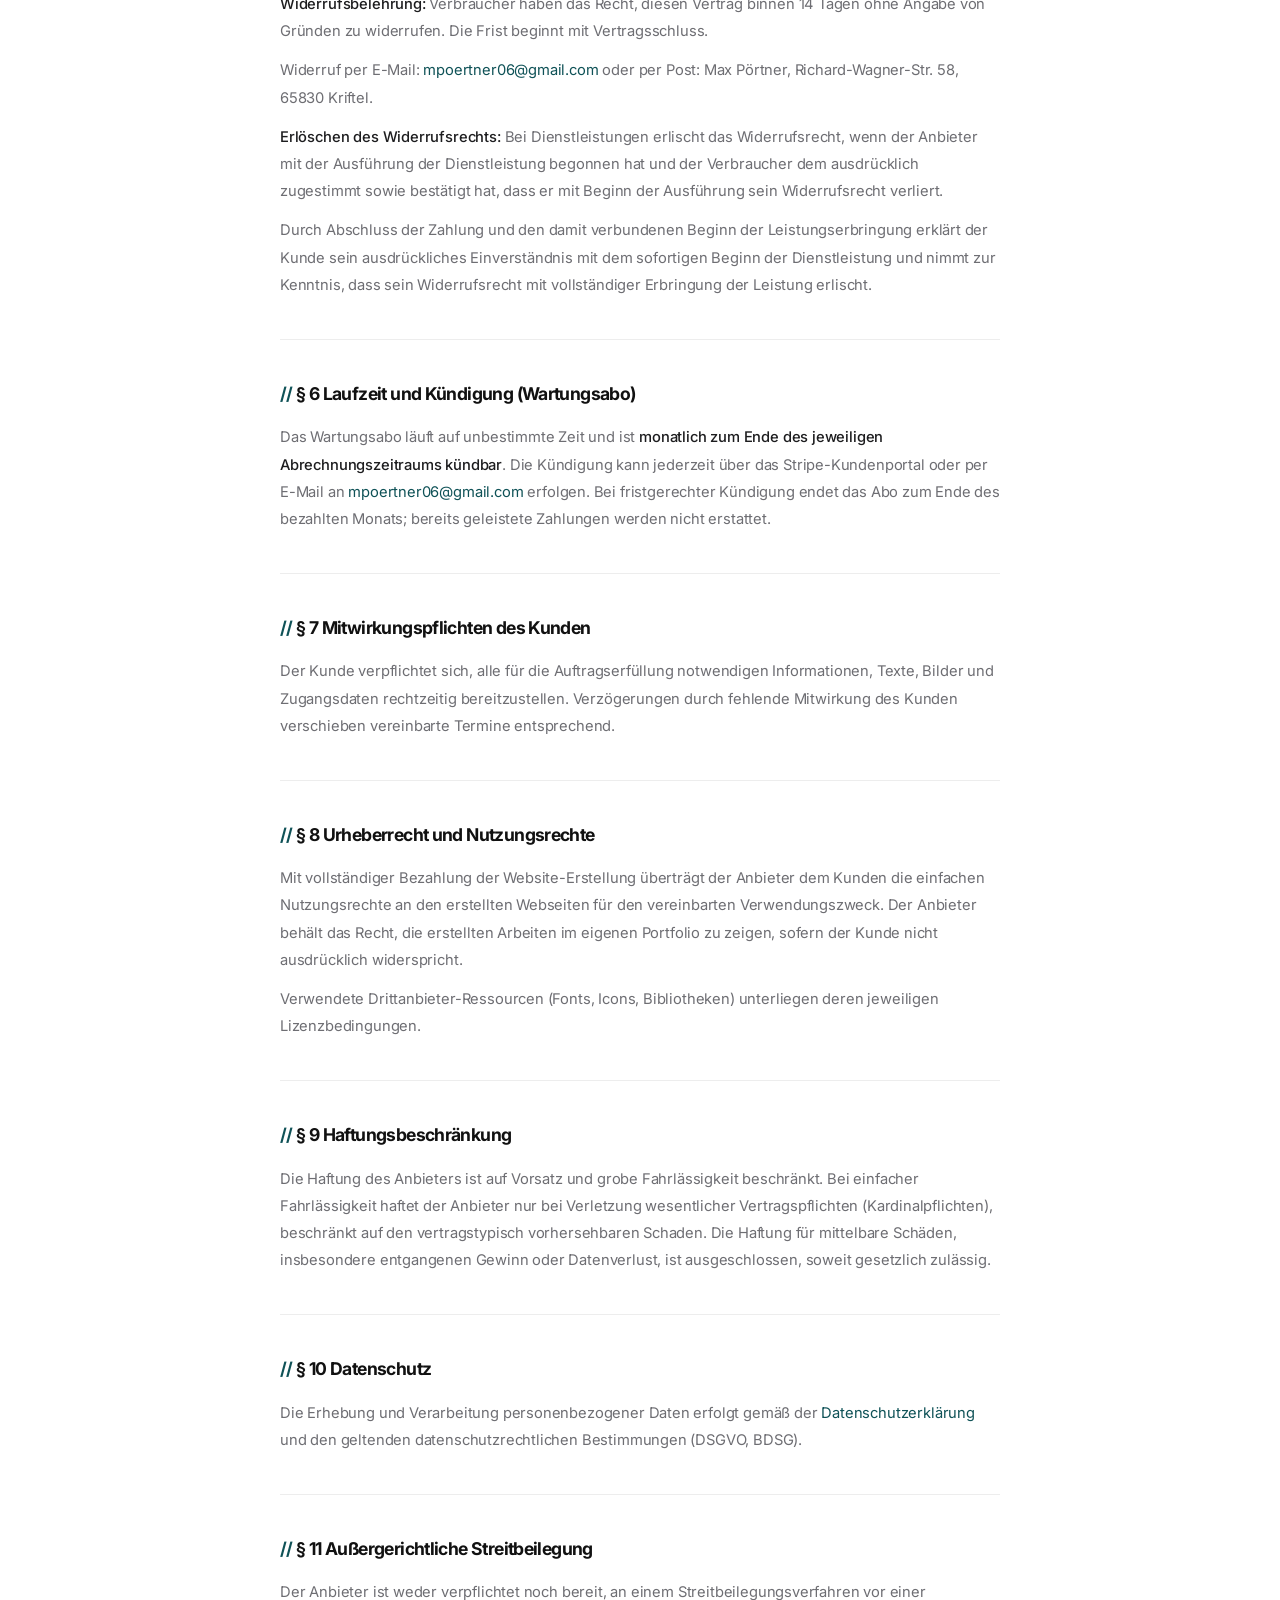
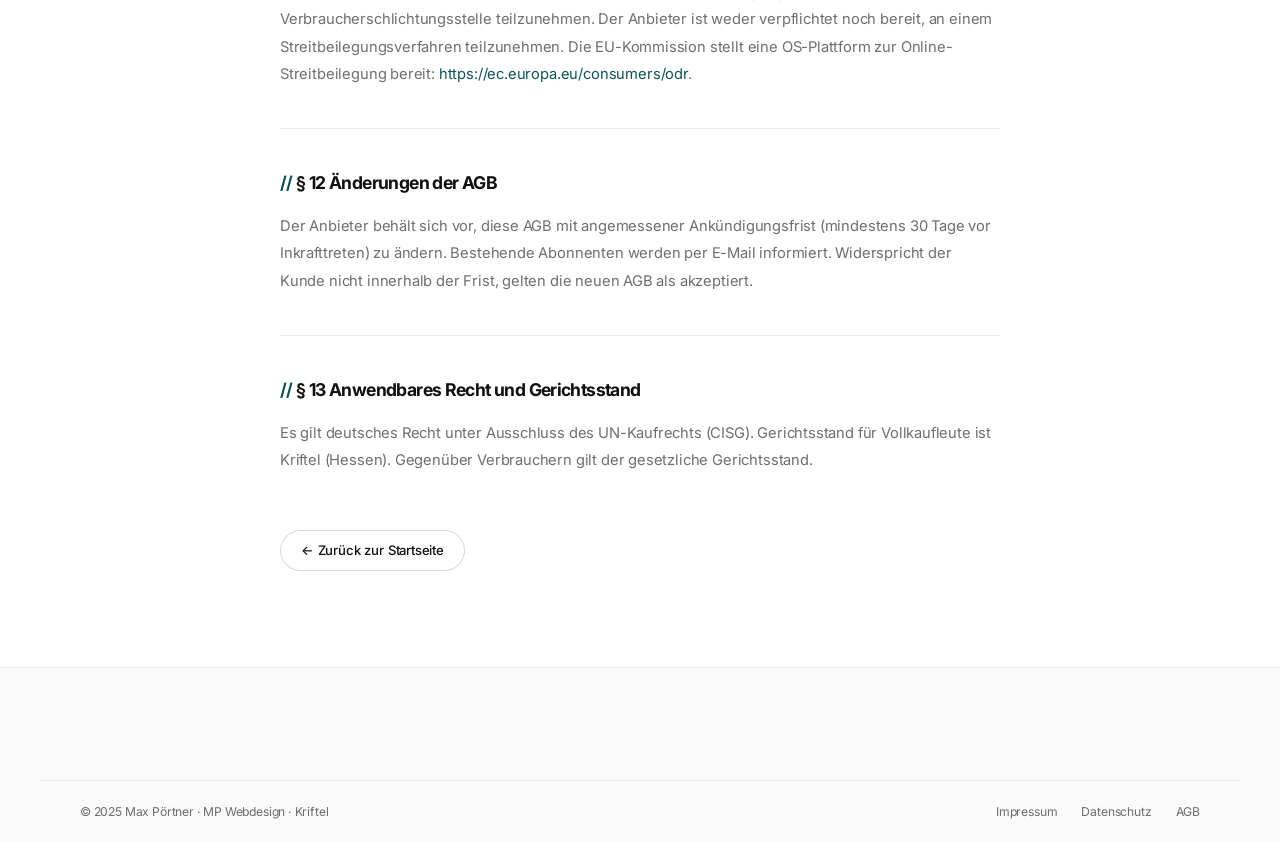
==== commit 59dba6aa: "Helles Design mit Fotos, Responsive-Raster repariert Co-Authored-By: Claude Opus 5.5 <noreply@anthro" ====
--- a/agb.html
+++ b/agb.html
@@ -8,19 +8,19 @@
 <link href="https://fonts.googleapis.com/css2?family=Inter:wght@400;500;600;700;800&display=swap" rel="stylesheet">
 <style>
 *,*::before,*::after{box-sizing:border-box;margin:0;padding:0}
-body{padding-top:64px;background:#000000;color:#f5f5f7;font-family:'Inter',sans-serif;font-weight:300;line-height:1.6;overflow-x:hidden}
-:root{--b:rgba(255,255,255,.07);--muted:#86868b;--accent:#2997ff;--s1:#161617;--s2:#1c1c1e}
+body{padding-top:64px;background:#ffffff;color:#1d1d1f;font-family:'Inter',sans-serif;font-weight:300;line-height:1.6;overflow-x:hidden}
+:root{--b:rgba(0,0,0,.07);--muted:#6e6e73;--accent:#0f5257;--s1:#f5f5f7;--s2:#f2f2f4}
 nav{position:fixed;top:0;z-index:500;height:64px;padding:0 2.5rem;display:flex;align-items:center;justify-content:space-between;background:rgba(0,0,0,.97);border-bottom:1px solid var(--b)}
-.nav-logo{font-family:'Inter',sans-serif;font-weight:800;font-size:1.15rem;letter-spacing:-.03em;color:#f5f5f7;text-decoration:none}
+.nav-logo{font-family:'Inter',sans-serif;font-weight:800;font-size:1.15rem;letter-spacing:-.03em;color:#1d1d1f;text-decoration:none}
 .nav-logo span{color:var(--accent)}
-.nav-links{list-style:none;display:none;position:absolute;top:64px;left:0;right:0;flex-direction:column;background:#0b0b0c;border-bottom:1px solid var(--b);padding:1rem 0;z-index:499}
+.nav-links{list-style:none;display:none;position:absolute;top:64px;left:0;right:0;flex-direction:column;background:#fafafa;border-bottom:1px solid var(--b);padding:1rem 0;z-index:499}
 .nav-links.open{display:flex}
 .nav-links li{width:100%}
 .nav-links a{color:var(--muted);text-decoration:none;font-size:.95rem;display:block;padding:.85rem 2rem;transition:color .2s,background .2s;border-left:3px solid transparent}
-.nav-links a:hover{color:#f5f5f7;background:rgba(255,255,255,.04);border-left-color:var(--accent)}
-.nav-cta{background:var(--accent);color:#000000;padding:.48rem 1.2rem;border-radius:100px;font-family:'Inter',sans-serif;font-size:.82rem;font-weight:600;text-decoration:none;border:none;cursor:pointer;display:inline-flex;align-items:center}
+.nav-links a:hover{color:#1d1d1f;background:rgba(0,0,0,.04);border-left-color:var(--accent)}
+.nav-cta{background:var(--accent);color:#ffffff;padding:.48rem 1.2rem;border-radius:100px;font-family:'Inter',sans-serif;font-size:.82rem;font-weight:600;text-decoration:none;border:none;cursor:pointer;display:inline-flex;align-items:center}
 .burger{background:none;border:none;cursor:pointer;padding:8px;display:flex;flex-direction:column;gap:5px;z-index:600;margin-left:1rem}
-.burger span{display:block;width:24px;height:2px;background:#f5f5f7;transition:all .3s ease;transform-origin:center;border-radius:2px}
+.burger span{display:block;width:24px;height:2px;background:#1d1d1f;transition:all .3s ease;transform-origin:center;border-radius:2px}
 .burger.open span:nth-child(1){transform:translateY(7px) rotate(45deg)}
 .burger.open span:nth-child(2){opacity:0;transform:scaleX(0)}
 .burger.open span:nth-child(3){transform:translateY(-7px) rotate(-45deg)}
@@ -36,27 +36,27 @@
 .lp2 a{color:var(--accent);text-decoration:none}
 .lp2 a:hover{text-decoration:underline}
 .ldiv{height:1px;background:var(--b);margin:2.5rem 0}
-.btn-o{display:inline-flex;align-items:center;gap:.4rem;padding:.55rem 1.25rem;border-radius:100px;background:none;color:#f5f5f7;border:1px solid rgba(255,255,255,.13);font-family:'Inter',sans-serif;font-size:.82rem;font-weight:500;text-decoration:none;cursor:pointer;transition:all .2s}
-.btn-o:hover{border-color:rgba(255,255,255,.28);background:var(--s1)}
+.btn-o{display:inline-flex;align-items:center;gap:.4rem;padding:.55rem 1.25rem;border-radius:100px;background:none;color:#1d1d1f;border:1px solid rgba(0,0,0,.13);font-family:'Inter',sans-serif;font-size:.82rem;font-weight:500;text-decoration:none;cursor:pointer;transition:all .2s}
+.btn-o:hover{border-color:rgba(0,0,0,.28);background:var(--s1)}
 footer{border-top:1px solid var(--b)}
 .fbot{padding:1.3rem 2.5rem;display:flex;justify-content:space-between;align-items:center;flex-wrap:wrap;gap:1rem;box-sizing:border-box;width:100%}
 .fbot p,.fbot a{color:var(--muted);font-size:.76rem;text-decoration:none}
-.fbot a:hover{color:#f5f5f7}
+.fbot a:hover{color:#1d1d1f}
 .eye{display:flex;align-items:center;gap:.75rem;margin-bottom:1.5rem}
 .eye::before{content:'';width:24px;height:1px;background:var(--muted)}
 .eye span{color:var(--muted);font-size:.72rem;letter-spacing:.15em;text-transform:uppercase}
 @media(max-width:600px){.lp2{padding:5rem 1.25rem 4rem}nav{padding:0 1rem}}
 
 /* ── FOOTER CENTERING ── */
-footer{border-top:1px solid rgba(255,255,255,.07);width:100%;box-sizing:border-box}
+footer{border-top:1px solid rgba(0,0,0,.07);width:100%;box-sizing:border-box}
 .footer-wrap{max-width:1200px;margin:0 auto;width:100%}
 .footer-grid{display:grid;grid-template-columns:1.4fr 1fr 1fr 1fr;gap:3rem;
-  padding:4rem 2.5rem 3rem;border-bottom:1px solid rgba(255,255,255,.07);
+  padding:4rem 2.5rem 3rem;border-bottom:1px solid rgba(0,0,0,.07);
   box-sizing:border-box;width:100%}
 .footer-bottom{padding:1.3rem 2.5rem;display:flex;justify-content:space-between;
   align-items:center;flex-wrap:wrap;gap:.75rem;box-sizing:border-box;width:100%}
-.footer-bottom p,.footer-bottom a{color:#86868b;font-size:.76rem;text-decoration:none;transition:color .2s}
-.footer-bottom a:hover{color:#f5f5f7}
+.footer-bottom p,.footer-bottom a{color:#6e6e73;font-size:.76rem;text-decoration:none;transition:color .2s}
+.footer-bottom a:hover{color:#1d1d1f}
 @media(max-width:860px){
   .footer-grid{grid-template-columns:1fr 1fr!important;gap:2rem!important;padding:2.5rem 1.25rem!important}
   .footer-bottom{padding:1rem 1.25rem!important;flex-direction:column!important;text-align:center!important;gap:.5rem!important}
@@ -188,7 +188,7 @@
   .li > *:last-child, .leistung-item > *:last-child { grid-column: 2 !important; }
   .pstep, .process-step {
     border-right: none !important;
-    border-bottom: 1px solid rgba(255,255,255,.07) !important;
+    border-bottom: 1px solid rgba(0,0,0,.07) !important;
   }
 
   /* ── PREISE ── */
@@ -204,7 +204,7 @@
   /* ── CONTACT ── */
   .cl, .contact-left {
     border-right: none !important;
-    border-bottom: 1px solid rgba(255,255,255,.07) !important;
+    border-bottom: 1px solid rgba(0,0,0,.07) !important;
     padding: 2rem 1.25rem !important;
   }
   .cr, .contact-right { padding: 2rem 1.25rem !important; }
@@ -226,11 +226,11 @@
   nav { padding: 0 1.25rem !important; height: 56px !important; }
   [style*="border-right:1px solid rgba(255"] {
     border-right: none !important;
-    border-bottom: 1px solid rgba(255,255,255,.07) !important;
+    border-bottom: 1px solid rgba(0,0,0,.07) !important;
   }
   [style*="border-right:1px solid rgba(200,240"] {
     border-right: none !important;
-    border-bottom: 1px solid rgba(41,151,255,.12) !important;
+    border-bottom: 1px solid rgba(15,82,87,.12) !important;
   }
   .cta-group { flex-direction: column !important; align-items: stretch !important; }
   .cta-group a { text-align: center !important; justify-content: center !important; }
@@ -290,8 +290,8 @@
   <h2>§ 2 Leistungsbeschreibung</h2>
   <p>Der Anbieter bietet folgende Leistungen an:</p>
   <ul>
-    <li><strong style="color:#f5f5f7;font-weight:500">Website-Erstellung (einmalig, € 200):</strong> Entwicklung einer individuellen, responsiven Website nach Absprache. Umfang und Inhalte werden vor Beginn gemeinsam festgelegt.</li>
-    <li><strong style="color:#f5f5f7;font-weight:500">Wartung & Pflege (monatlich, € 35):</strong> Laufende Betreuung, Inhaltsaktualisierungen, Sicherheitsupdates und Änderungen an einer bestehenden Website. Das Wartungsabo setzt voraus, dass eine Website beim Anbieter bestellt wurde oder dem Anbieter zur Betreuung übergeben wurde.</li>
+    <li><strong style="color:#1d1d1f;font-weight:500">Website-Erstellung (einmalig, € 200):</strong> Entwicklung einer individuellen, responsiven Website nach Absprache. Umfang und Inhalte werden vor Beginn gemeinsam festgelegt.</li>
+    <li><strong style="color:#1d1d1f;font-weight:500">Wartung & Pflege (monatlich, € 35):</strong> Laufende Betreuung, Inhaltsaktualisierungen, Sicherheitsupdates und Änderungen an einer bestehenden Website. Das Wartungsabo setzt voraus, dass eine Website beim Anbieter bestellt wurde oder dem Anbieter zur Betreuung übergeben wurde.</li>
   </ul>
   <p>Alle Leistungen sind Dienstleistungen im Sinne des § 611 BGB, keine Werkleistungen. Ein bestimmter Erfolg (z.B. bestimmte Google-Rankings) wird nicht geschuldet.</p>
 
@@ -301,23 +301,23 @@
 
   <div class="ldiv"></div>
   <h2>§ 4 Preise und Zahlung</h2>
-  <p>Max Pörtner ist <strong style="color:#f5f5f7;font-weight:500">Kleinunternehmer gemäß § 19 UStG</strong> – es wird keine Umsatzsteuer berechnet oder ausgewiesen.</p>
+  <p>Max Pörtner ist <strong style="color:#1d1d1f;font-weight:500">Kleinunternehmer gemäß § 19 UStG</strong> – es wird keine Umsatzsteuer berechnet oder ausgewiesen.</p>
   <ul>
-    <li>Website-Erstellung: <strong style="color:#f5f5f7;font-weight:500">€ 200 einmalig</strong>, fällig bei Vertragsschluss</li>
-    <li>Wartung & Pflege: <strong style="color:#f5f5f7;font-weight:500">€ 35 monatlich</strong>, jeweils im Voraus per Lastschrift/Kreditkarte via Stripe</li>
+    <li>Website-Erstellung: <strong style="color:#1d1d1f;font-weight:500">€ 200 einmalig</strong>, fällig bei Vertragsschluss</li>
+    <li>Wartung & Pflege: <strong style="color:#1d1d1f;font-weight:500">€ 35 monatlich</strong>, jeweils im Voraus per Lastschrift/Kreditkarte via Stripe</li>
   </ul>
   <p>Die Zahlungsabwicklung erfolgt über Stripe Payments Europe, Ltd. Rechnungen werden automatisch erstellt und per E-Mail zugesendet.</p>
 
   <div class="ldiv"></div>
   <h2>§ 5 Widerrufsrecht</h2>
-  <p><strong style="color:#f5f5f7;font-weight:500">Widerrufsbelehrung:</strong> Verbraucher haben das Recht, diesen Vertrag binnen 14 Tagen ohne Angabe von Gründen zu widerrufen. Die Frist beginnt mit Vertragsschluss.</p>
+  <p><strong style="color:#1d1d1f;font-weight:500">Widerrufsbelehrung:</strong> Verbraucher haben das Recht, diesen Vertrag binnen 14 Tagen ohne Angabe von Gründen zu widerrufen. Die Frist beginnt mit Vertragsschluss.</p>
   <p>Widerruf per E-Mail: <a href="mailto:mpoertner06@gmail.com">mpoertner06@gmail.com</a> oder per Post: Max Pörtner, Richard-Wagner-Str. 58, 65830 Kriftel.</p>
-  <p><strong style="color:#f5f5f7;font-weight:500">Erlöschen des Widerrufsrechts:</strong> Bei Dienstleistungen erlischt das Widerrufsrecht, wenn der Anbieter mit der Ausführung der Dienstleistung begonnen hat und der Verbraucher dem ausdrücklich zugestimmt sowie bestätigt hat, dass er mit Beginn der Ausführung sein Widerrufsrecht verliert.</p>
+  <p><strong style="color:#1d1d1f;font-weight:500">Erlöschen des Widerrufsrechts:</strong> Bei Dienstleistungen erlischt das Widerrufsrecht, wenn der Anbieter mit der Ausführung der Dienstleistung begonnen hat und der Verbraucher dem ausdrücklich zugestimmt sowie bestätigt hat, dass er mit Beginn der Ausführung sein Widerrufsrecht verliert.</p>
   <p>Durch Abschluss der Zahlung und den damit verbundenen Beginn der Leistungserbringung erklärt der Kunde sein ausdrückliches Einverständnis mit dem sofortigen Beginn der Dienstleistung und nimmt zur Kenntnis, dass sein Widerrufsrecht mit vollständiger Erbringung der Leistung erlischt.</p>
 
   <div class="ldiv"></div>
   <h2>§ 6 Laufzeit und Kündigung (Wartungsabo)</h2>
-  <p>Das Wartungsabo läuft auf unbestimmte Zeit und ist <strong style="color:#f5f5f7;font-weight:500">monatlich zum Ende des jeweiligen Abrechnungszeitraums kündbar</strong>. Die Kündigung kann jederzeit über das Stripe-Kundenportal oder per E-Mail an <a href="mailto:mpoertner06@gmail.com">mpoertner06@gmail.com</a> erfolgen. Bei fristgerechter Kündigung endet das Abo zum Ende des bezahlten Monats; bereits geleistete Zahlungen werden nicht erstattet.</p>
+  <p>Das Wartungsabo läuft auf unbestimmte Zeit und ist <strong style="color:#1d1d1f;font-weight:500">monatlich zum Ende des jeweiligen Abrechnungszeitraums kündbar</strong>. Die Kündigung kann jederzeit über das Stripe-Kundenportal oder per E-Mail an <a href="mailto:mpoertner06@gmail.com">mpoertner06@gmail.com</a> erfolgen. Bei fristgerechter Kündigung endet das Abo zum Ende des bezahlten Monats; bereits geleistete Zahlungen werden nicht erstattet.</p>
 
   <div class="ldiv"></div>
   <h2>§ 7 Mitwirkungspflichten des Kunden</h2>
--- a/theme.css
+++ b/theme.css
@@ -1,61 +1,76 @@
-/* theme.css – loaded last on every page; calm, Apple-like reskin over the old inline styles */
-:root{--bg:#000;--s1:#161617;--s2:#1c1c1e;--s3:#232325;--b:rgba(255,255,255,.08);--b2:rgba(255,255,255,.14);--text:#f5f5f7;--muted:#86868b;--accent:#2997ff;--accent2:#64d2ff}
+/* theme.css – loaded last on every page; light, calm reskin over the old inline styles */
+:root{--bg:#fff;--s1:#f5f5f7;--s2:#f2f2f4;--s3:#ebebee;--b:rgba(0,0,0,.07);--b2:rgba(0,0,0,.12);--text:#1d1d1f;--muted:#6e6e73;--accent:#0f5257;--accent2:#3fb8a8;--ink:#111}
 html{-webkit-font-smoothing:antialiased;-moz-osx-font-smoothing:grayscale}
-body{font-family:-apple-system,BlinkMacSystemFont,'Inter',system-ui,sans-serif!important;font-weight:400!important;letter-spacing:-.011em;background:#000!important;color:#f5f5f7}
-h1,h2,h3,.sh2,.lh,.nav-logo,.plan-price,.pa,.sn{font-family:-apple-system,BlinkMacSystemFont,'Inter',system-ui,sans-serif!important;font-weight:700!important;letter-spacing:-.035em!important}
-h1 span,h2 span,.sh2 span,.hero h1 span,.qt blockquote span{color:#86868b!important;-webkit-text-fill-color:#86868b!important;background:none!important}
+body{font-family:'Inter',-apple-system,BlinkMacSystemFont,system-ui,sans-serif!important;font-weight:400!important;letter-spacing:-.011em;background:#fff!important;color:#1d1d1f}
+h1,h2,h3,.sh2,.lh,.nav-logo,.plan-price,.pa,.sn{font-family:'Inter',-apple-system,system-ui,sans-serif!important;font-weight:700!important;letter-spacing:-.035em!important;color:#111}
+h1 span,h2 span,.sh2 span,.hero h1 span,.qt blockquote span{color:#0f5257!important;-webkit-text-fill-color:#0f5257!important;background:none!important}
 p{font-weight:400!important}
-::selection{background:rgba(41,151,255,.35)}
+::selection{background:rgba(63,184,168,.3)}
 
-/* Nav: frosted glass */
-nav{background:rgba(0,0,0,.72)!important;backdrop-filter:saturate(180%) blur(20px);-webkit-backdrop-filter:saturate(180%) blur(20px);border-bottom:1px solid rgba(255,255,255,.08)!important}
-.nav-logo span{color:#2997ff!important}
-.nav-links{background:rgba(22,22,23,.96)!important;backdrop-filter:blur(20px);-webkit-backdrop-filter:blur(20px)}
-.nav-links a{border-left:none!important}
-.nav-links a:hover,.nav-links a.active{color:#f5f5f7!important}
+/* Nav: white frosted glass */
+nav{background:rgba(255,255,255,.82)!important;backdrop-filter:saturate(180%) blur(20px);-webkit-backdrop-filter:saturate(180%) blur(20px);border-bottom:1px solid rgba(0,0,0,.06)!important}
+.nav-logo{color:#111!important}
+.nav-logo span{color:#3fb8a8!important}
+.nav-links{background:rgba(255,255,255,.97)!important;backdrop-filter:blur(20px);-webkit-backdrop-filter:blur(20px);box-shadow:0 20px 40px -20px rgba(0,0,0,.15)}
+.nav-links a{border-left:none!important;color:#6e6e73!important}
+.nav-links a:hover,.nav-links a.active{color:#111!important;background:#f5f5f7!important}
+.burger span{background:#111!important}
 
-/* Buttons: solid blue pill + quiet ghost */
-.btn-f,.nav-cta,.btn-primary,.cta-btn,.plan-cta a,.plan-badge{background:#2997ff!important;color:#fff!important;box-shadow:none!important;font-weight:500!important}
-.btn-f:hover,.nav-cta:hover,.btn-primary:hover,.cta-btn:hover{background:#0077ed!important;transform:none!important;box-shadow:none!important}
-.btn-o{border-color:rgba(255,255,255,.22)!important;color:#f5f5f7!important;font-weight:500!important}
-.btn-o:hover{background:rgba(255,255,255,.08)!important;border-color:rgba(255,255,255,.3)!important;color:#fff!important}
+/* Buttons: ink pill + quiet outline */
+.btn-f,.nav-cta,.btn-primary,.cta-btn,.plan-cta a,.plan-badge{background:#111!important;color:#fff!important;box-shadow:none!important;font-weight:500!important;border-radius:100px!important}
+.btn-f:hover,.nav-cta:hover,.btn-primary:hover,.cta-btn:hover{background:#0f5257!important;transform:none!important}
+.btn-o{border:1px solid rgba(0,0,0,.15)!important;color:#111!important;font-weight:500!important;background:#fff!important}
+.btn-o:hover{background:#f5f5f7!important;border-color:rgba(0,0,0,.25)!important}
 
 /* Kill the "AI template" decoration */
 .hero-grid,.glow-r,.glow-l,.scroll-hint,.acard-ic,.lc-ic,.lc-n,.acard::after,.lc::after{display:none!important}
 .hero>div[style*="opacity:.13"]{display:none!important}
-.hero{justify-content:center!important;text-align:center;align-items:center}
-.hero .hero-body{margin-left:auto!important;margin-right:auto!important;color:#86868b!important;font-size:1.2rem!important;line-height:1.55!important}
+
+/* Hero: soft mint wash + big photo */
+.hero{min-height:auto!important;padding:7rem 1.5rem 4rem!important;justify-content:center!important;text-align:center;align-items:center;background:radial-gradient(60% 50% at 50% 0%,rgba(63,184,168,.16),transparent 70%),#fff!important}
+.hero .hero-body{margin:0 auto 2rem!important;max-width:560px!important;color:#6e6e73!important;font-size:1.2rem!important;line-height:1.55!important}
 .hero-btns{justify-content:center}
 .hero h1{font-size:clamp(2.8rem,8vw,6rem)!important;line-height:1.02!important}
-.avail{background:rgba(255,255,255,.06)!important;border:none!important;color:#a1a1a6!important}
-.avail-dot{background:#30d158!important;box-shadow:none!important}
-.eye{color:#86868b!important}
+.hero-img{display:block;width:min(1100px,100%);aspect-ratio:16/8;object-fit:cover;margin:4rem auto 0;border-radius:28px;box-shadow:0 40px 80px -40px rgba(15,82,87,.35)}
+.ph,.pricing-hero,.wartung-hero{background:radial-gradient(60% 80% at 20% 0%,rgba(63,184,168,.14),transparent 70%)!important}
+.avail{background:rgba(63,184,168,.12)!important;border:none!important;color:#0f5257!important}
+.avail-dot{background:#3fb8a8!important;box-shadow:none!important}
 .eye::before{display:none!important}
-.eye span{color:#86868b!important;letter-spacing:.02em!important;text-transform:none!important;font-size:.95rem!important;font-weight:600!important}
+.eye span{color:#0f5257!important;letter-spacing:.02em!important;text-transform:none!important;font-size:.95rem!important;font-weight:600!important}
+
+/* Photos in sections */
+.about-img{width:100%;aspect-ratio:4/3;object-fit:cover;border-radius:22px;display:block}
+.band{position:relative;margin:0 auto;max-width:1200px;padding:0 1.5rem 5rem}
+.band img{width:100%;height:clamp(260px,42vw,520px);object-fit:cover;border-radius:28px;display:block}
+.band figcaption{position:absolute;left:3rem;bottom:7rem;right:3rem;color:#fff;font-size:clamp(1.3rem,3vw,2.2rem);font-weight:700;letter-spacing:-.03em;text-shadow:0 2px 24px rgba(0,0,0,.35);max-width:620px}
 
 /* Marquee + stats: quieter */
-.mq{background:transparent!important;border-color:rgba(255,255,255,.08)!important}
+.mq{background:#fafafa!important;border-color:rgba(0,0,0,.06)!important}
 .mq-i{color:#6e6e73!important}
-.mq-i span{color:#2997ff!important}
-.stats{border-color:rgba(255,255,255,.08)!important;background:transparent!important}
-.sn{color:#f5f5f7!important}
+.mq-i span{color:#3fb8a8!important}
+.stats{border-color:rgba(0,0,0,.06)!important;background:#fff!important}
+.sn{color:#111!important}
 
-/* Cards: soft surfaces, large radii, no neon borders */
-.acard,.lc,.pc,.pcard,.plan,.port-card,.acc-item,.faq-item,.price-card-main,.info-box,.feat,.cc,.pj,.cl,.cr{background:#161617!important;border:1px solid rgba(255,255,255,.06)!important;border-radius:22px!important;overflow:hidden;box-shadow:none!important;transition:transform .3s ease,background .3s ease!important}
-.acard:hover,.lc:hover,.pc:hover,.port-card:hover,.pcard:hover{background:#1c1c1e!important;transform:translateY(-2px)!important}
-.pcard.hi,.plan.featured,.plan.hi,.plan:has(.plan-badge){border-color:rgba(41,151,255,.45)!important}
+/* Cards: soft grey surfaces, large radii */
+.acard,.lc,.pc,.pcard,.plan,.port-card,.acc-item,.faq-item,.price-card-main,.info-box,.feat,.cc,.pj,.cl,.cr{background:#f5f5f7!important;border:1px solid transparent!important;border-radius:22px!important;overflow:hidden;box-shadow:none!important;transition:transform .3s ease,box-shadow .3s ease,background .3s ease!important}
+.acard:hover,.lc:hover,.pc:hover,.port-card:hover,.pcard:hover{background:#fff!important;border-color:rgba(0,0,0,.06)!important;box-shadow:0 24px 48px -24px rgba(0,0,0,.18)!important;transform:translateY(-3px)!important}
+.pcard.hi,.plan:has(.plan-badge){background:#0f5257!important;color:#fff}
+.pcard.hi *,.plan:has(.plan-badge) .plan-price,.plan:has(.plan-badge) .plan-name{color:#fff!important}
 .lg,.pg,.ac,.pc2,.plans,.port-grid{gap:1.25rem!important}
-.pc-thumb,.port-img,.pj-thumb{border-radius:0!important}
-.pc-tag,.port-tag{color:#86868b!important;letter-spacing:0!important;text-transform:none!important}
-.own-b,.own-badge{background:rgba(41,151,255,.14)!important;color:#64b5ff!important;border:none!important;border-radius:100px!important}
-.sdark{background:#0b0b0c!important}
+.pc-tag,.port-tag{color:#6e6e73!important;letter-spacing:0!important;text-transform:none!important}
+.own-b,.own-badge{background:rgba(63,184,168,.15)!important;color:#0f5257!important;border:none!important;border-radius:100px!important}
+.sdark{background:#fafafa!important}
 
 /* Forms */
-input,textarea,select{background:#1c1c1e!important;border:1px solid rgba(255,255,255,.1)!important;border-radius:12px!important;color:#f5f5f7!important;font-family:inherit!important}
-input:focus,textarea:focus,select:focus{outline:none!important;border-color:#2997ff!important;box-shadow:0 0 0 4px rgba(41,151,255,.2)!important}
+input,textarea,select{background:#fff!important;border:1px solid rgba(0,0,0,.12)!important;border-radius:12px!important;color:#1d1d1f!important;font-family:inherit!important}
+input:focus,textarea:focus,select:focus{outline:none!important;border-color:#3fb8a8!important;box-shadow:0 0 0 4px rgba(63,184,168,.2)!important}
 
 /* Quote + footer */
-.qt blockquote{font-weight:600!important;letter-spacing:-.03em!important}
-footer{background:#0b0b0c!important;border-top:1px solid rgba(255,255,255,.08)!important}
-#cookieBanner{background:rgba(28,28,30,.92)!important;backdrop-filter:blur(20px);-webkit-backdrop-filter:blur(20px);border:1px solid rgba(255,255,255,.1)!important;border-radius:18px!important}
+.qt{background:linear-gradient(135deg,#e8f6f3,#f5f5f7)!important}
+.qt blockquote{font-weight:600!important;letter-spacing:-.03em!important;color:#111!important}
+footer{background:#fafafa!important;border-top:1px solid rgba(0,0,0,.06)!important}
+#cookieBanner{background:rgba(255,255,255,.95)!important;backdrop-filter:blur(20px);-webkit-backdrop-filter:blur(20px);border:1px solid rgba(0,0,0,.08)!important;border-radius:18px!important;box-shadow:0 20px 50px -20px rgba(0,0,0,.25)!important;color:#1d1d1f!important}
+@media (max-width:700px){.band figcaption{left:2.5rem;bottom:6.5rem;font-size:1.15rem}.hero-img{border-radius:20px;aspect-ratio:4/3}}
 @media (prefers-reduced-motion:reduce){*{animation:none!important;transition:none!important}}
+@media (min-width:1000px){.pg{grid-template-columns:repeat(3,1fr)!important}}
+.acc-icon,.lic{display:none!important}
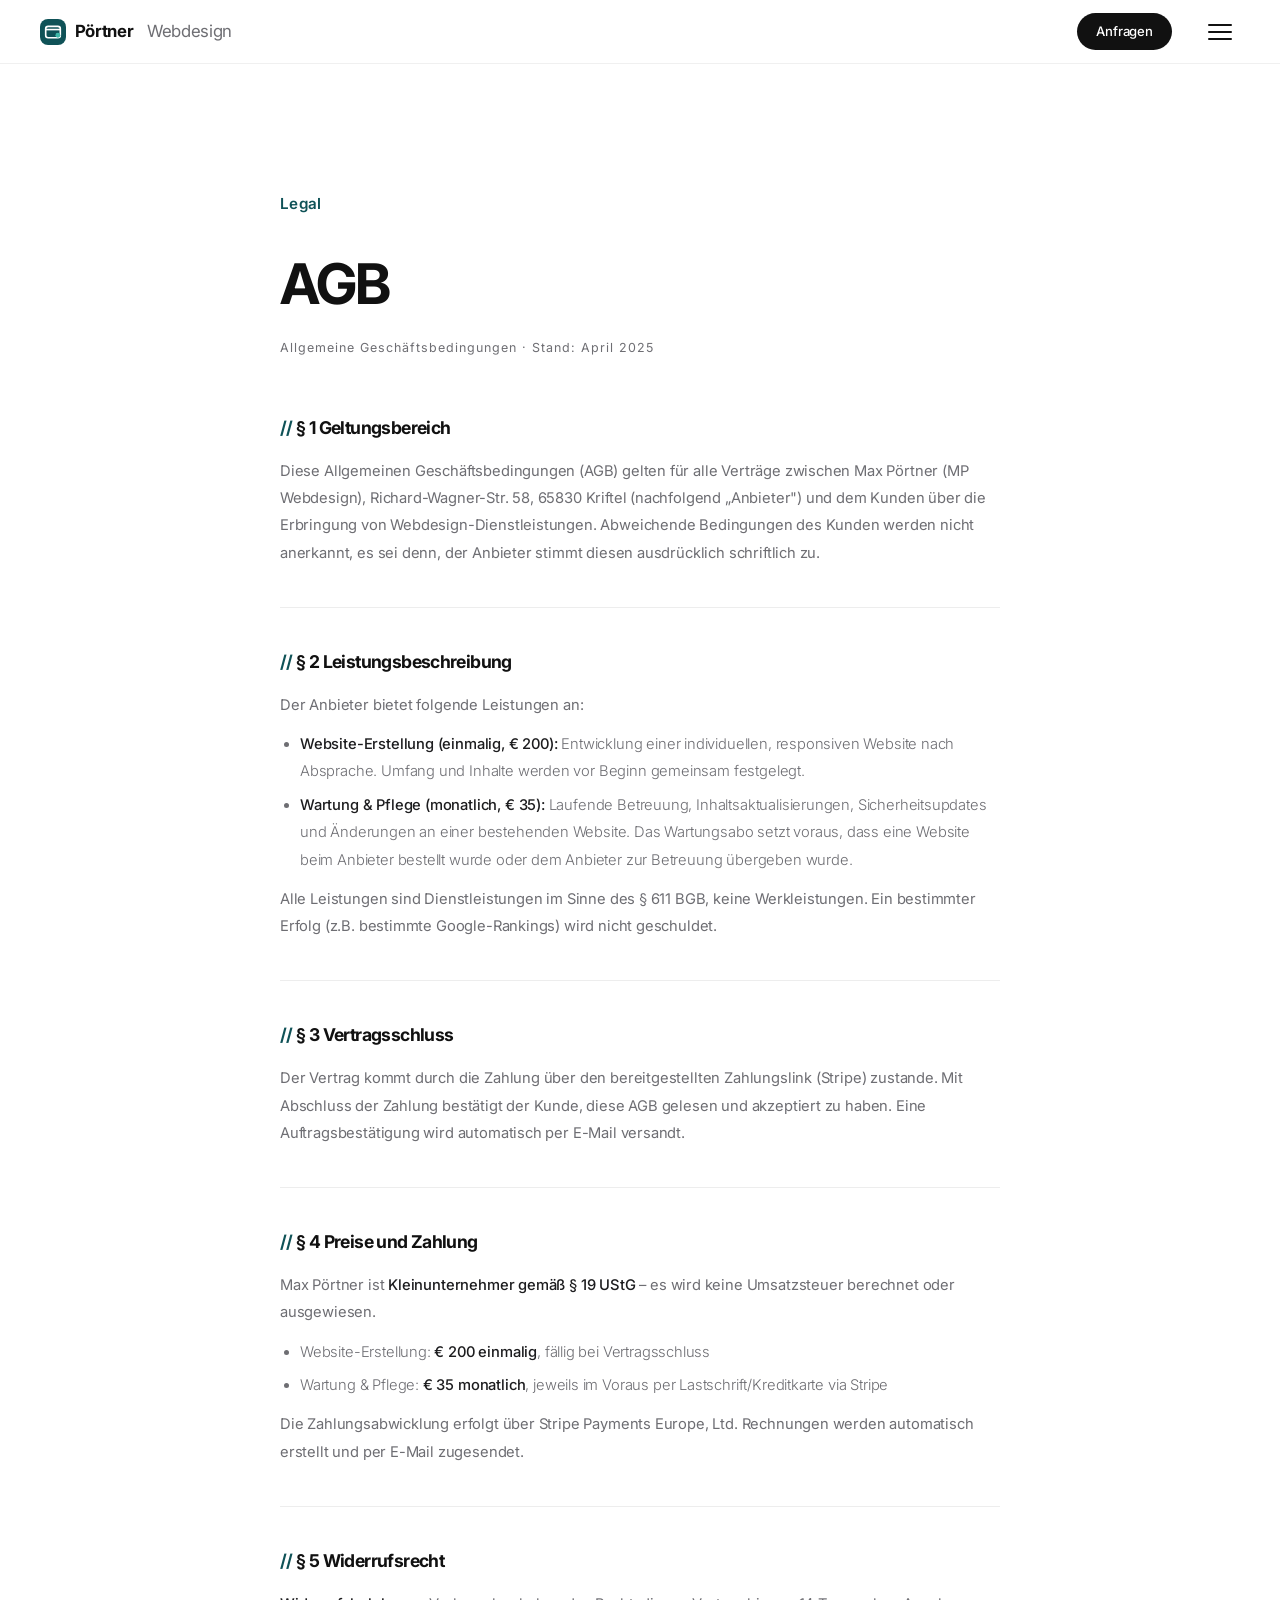
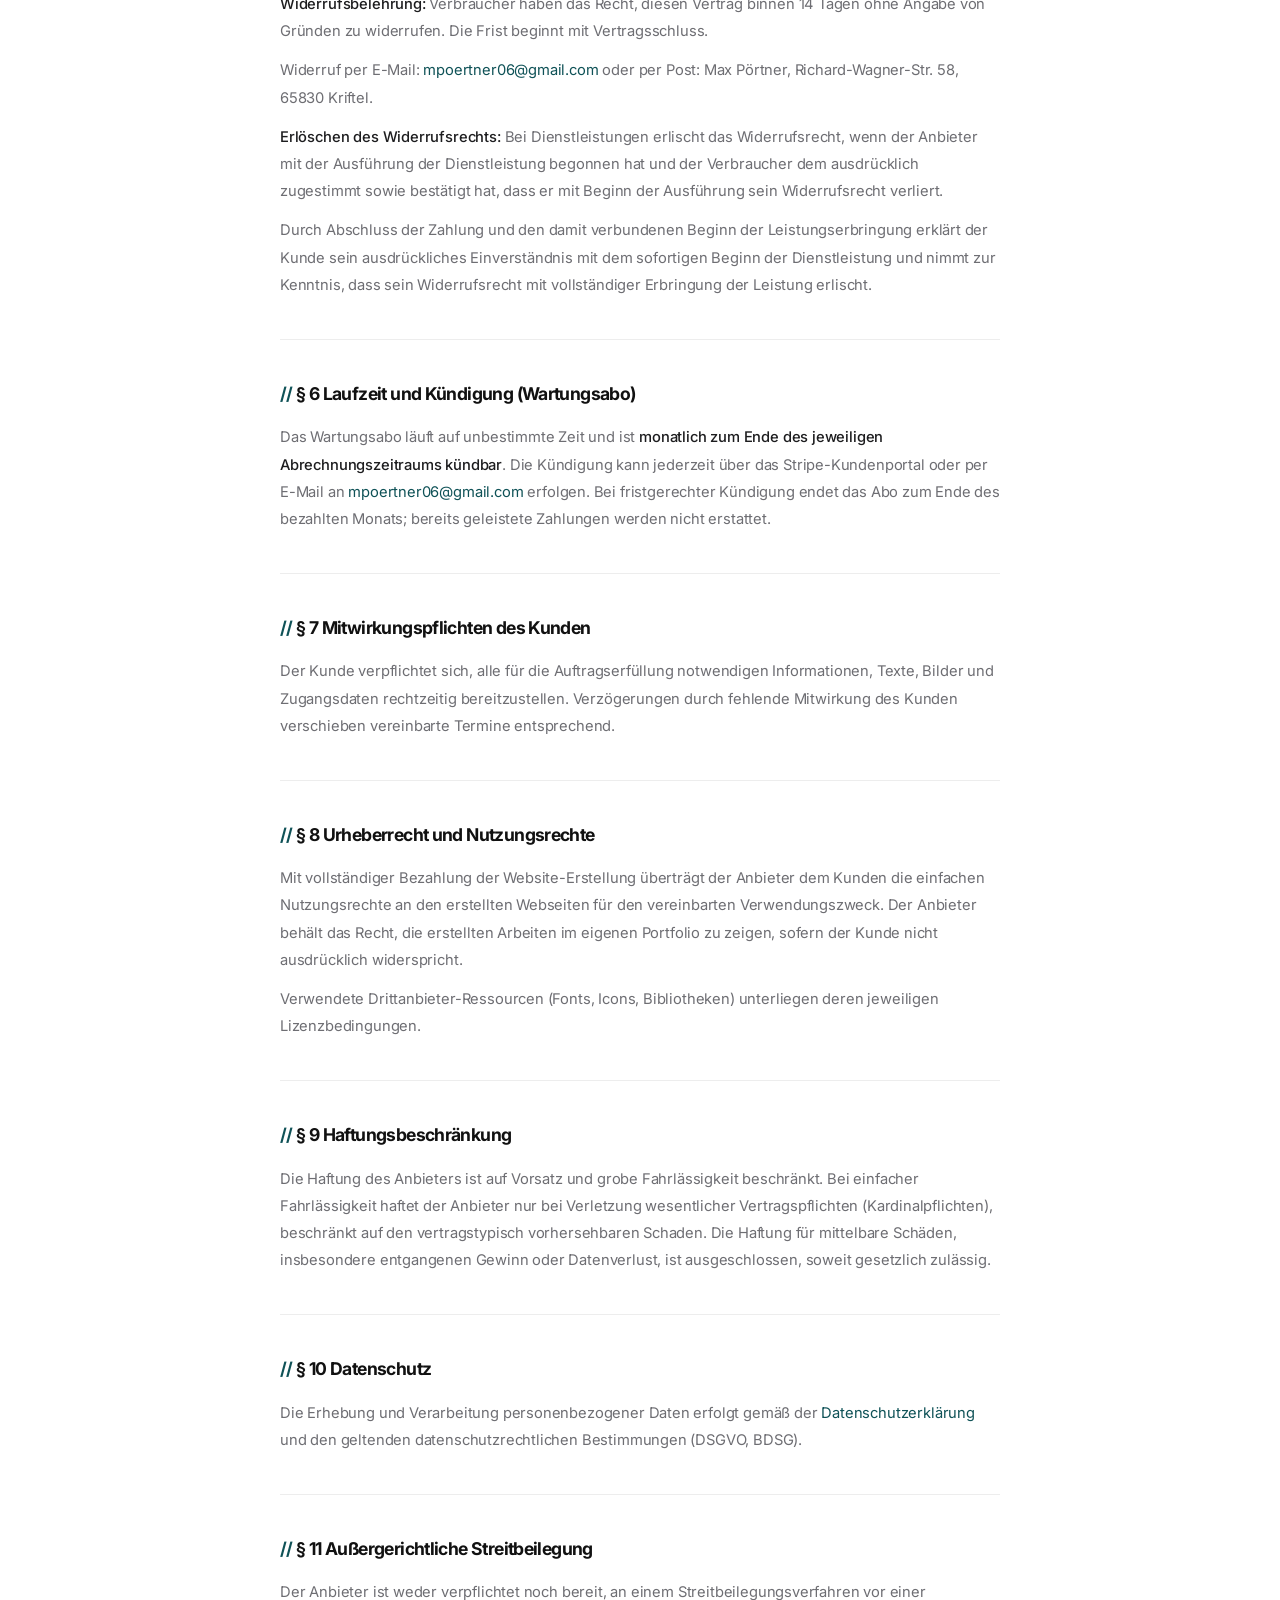
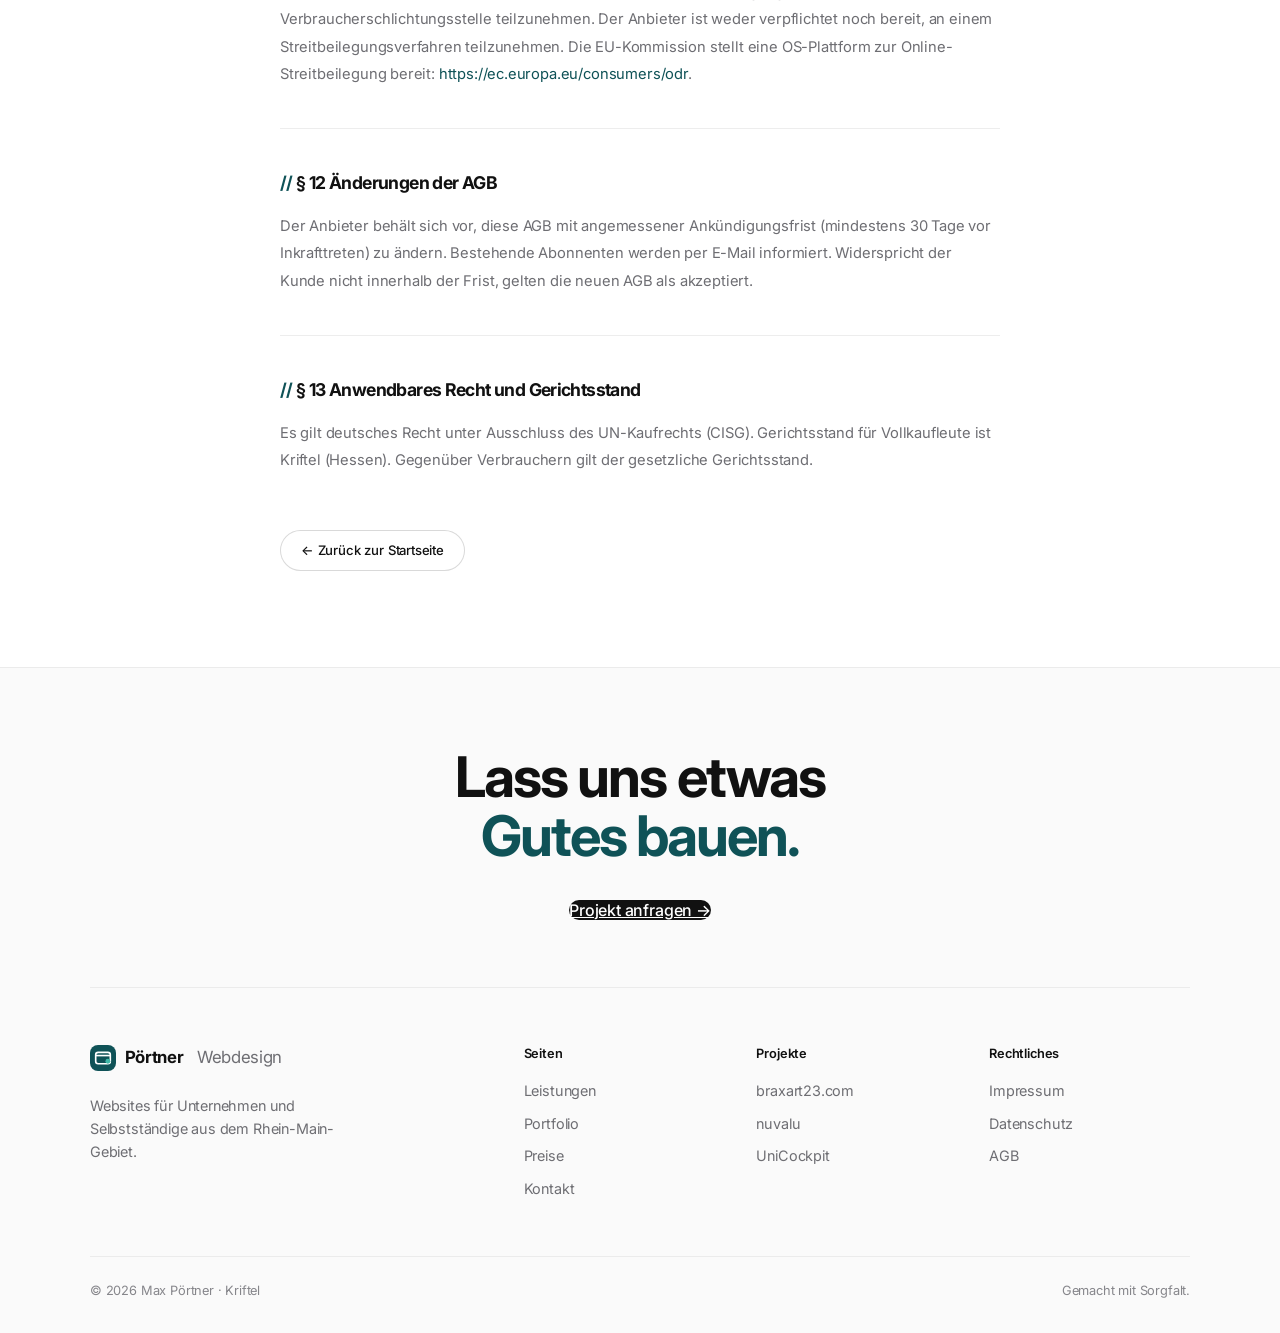
==== commit a43141b6: "Neues Logo, Footer, Preise auf Anfrage, neue Portfolio-Projekte, zentrierte Überschriften Co-Authore" ====
--- a/agb.html
+++ b/agb.html
@@ -3,7 +3,7 @@
 <head>
 <meta charset="UTF-8"/><meta name="viewport" content="width=device-width,initial-scale=1.0"/>
 <title>AGB – MP Webdesign</title>
-<link rel="icon" type="image/svg+xml" href="data:image/svg+xml,%3Csvg xmlns='http://www.w3.org/2000/svg' viewBox='0 0 32 32'%3E%3Crect width='32' height='32' rx='6' fill='%230a0a0a'/%3E%3Ctext x='50%25' y='54%25' dominant-baseline='middle' text-anchor='middle' font-family='Arial Black,sans-serif' font-weight='900' font-size='13' fill='%23f0f0ee' letter-spacing='-1'%3EMP%3C/text%3E%3Ccircle cx='25' cy='22' r='4' fill='%23c8f04a'/%3E%3C/svg%3E">
+<link rel="icon" type="image/svg+xml" href="data:image/svg+xml,%3Csvg xmlns='http://www.w3.org/2000/svg' viewBox='0 0 32 32'%3E%3Crect width='32' height='32' rx='8' fill='%230f5257'/%3E%3Crect x='7' y='9' width='18' height='14' rx='3' fill='none' stroke='%23fff' stroke-width='2'/%3E%3Cpath d='M7 13h18' stroke='%23fff' stroke-width='2'/%3E%3Ccircle cx='22' cy='20' r='3' fill='%233fb8a8'/%3E%3C/svg%3E">
 <link rel="preconnect" href="https://fonts.googleapis.com">
 <link href="https://fonts.googleapis.com/css2?family=Inter:wght@400;500;600;700;800&display=swap" rel="stylesheet">
 <style>
@@ -66,7 +66,7 @@
   .footer-grid{grid-template-columns:1fr!important}
 }
 </style>
-<link rel="stylesheet" href="theme.css">
+<link rel="stylesheet" href="theme.css?v=3">
 </head>
 <body>
 <style id="mobileFix">
@@ -264,7 +264,7 @@
 }
 </style>
 <nav id="nav">
-  <a href="index.html" class="nav-logo">MP<span>.</span>web</a>
+  <a href="index.html" class="nav-logo brand"><span class="brand-mark"></span>Pörtner<em>Webdesign</em></a>
   <div class="nav-right">
     <a href="kontakt.html" class="nav-cta">Anfragen</a>
     <button class="burger" id="burger" onclick="toggleMob()" aria-label="Menü"><span></span><span></span><span></span></button>
@@ -351,27 +351,18 @@
   <div style="margin-top:3.5rem"><a href="index.html" class="btn-o">← Zurück zur Startseite</a></div>
 </div>
 
-<footer>
-  <div class="footer-wrap">
-    <div class="footer-grid">
-      <!-- Brand -->
-      
-      <!-- Seiten -->
-      
-      <!-- Legal -->
-      
-      <!-- Projekte -->
-      
-    </div>
-    <div class="footer-bottom">
-      <p>© 2025 Max Pörtner · MP Webdesign · Kriftel</p>
-      <div style="display:flex;gap:1.5rem">
-        <a href="impressum.html">Impressum</a>
-        <a href="datenschutz.html">Datenschutz</a>
-        <a href="agb.html">AGB</a>
-      </div>
-    </div>
+<footer class="ft2">
+  <div class="ft2-cta">
+    <h2>Lass uns etwas<br><span>Gutes bauen.</span></h2>
+    <a href="kontakt.html" class="btn-f">Projekt anfragen →</a>
   </div>
+  <div class="ft2-grid">
+    <div><a href="index.html" class="nav-logo brand"><span class="brand-mark"></span>Pörtner<em>Webdesign</em></a><p>Websites für Unternehmen und Selbstständige aus dem Rhein-Main-Gebiet.</p></div>
+    <div class="ft2-col"><b>Seiten</b><a href="leistungen.html">Leistungen</a><a href="portfolio.html">Portfolio</a><a href="preise.html">Preise</a><a href="kontakt.html">Kontakt</a></div>
+    <div class="ft2-col"><b>Projekte</b><a href="https://braxart23.com" target="_blank" rel="noopener">braxart23.com</a><a href="https://inneryield.de" target="_blank" rel="noopener">nuvalu</a><a href="https://unicockpit.de" target="_blank" rel="noopener">UniCockpit</a></div>
+    <div class="ft2-col"><b>Rechtliches</b><a href="impressum.html">Impressum</a><a href="datenschutz.html">Datenschutz</a><a href="agb.html">AGB</a></div>
+  </div>
+  <div class="ft2-bot"><span>© 2026 Max Pörtner · Kriftel</span><span>Gemacht mit Sorgfalt.</span></div>
 </footer>
 
 <script>
--- a/theme.css
+++ b/theme.css
@@ -74,3 +74,52 @@
 @media (prefers-reduced-motion:reduce){*{animation:none!important;transition:none!important}}
 @media (min-width:1000px){.pg{grid-template-columns:repeat(3,1fr)!important}}
 .acc-icon,.lic{display:none!important}
+
+/* ── v3: logo, centering, no grey grid boxes, packages, footer ── */
+.brand{display:inline-flex!important;align-items:center;gap:.55rem;font-size:1.05rem!important;font-weight:700!important;letter-spacing:-.02em!important;color:#111!important;text-decoration:none}
+.brand em{font-style:normal;font-weight:400;color:#6e6e73;margin-left:.3rem}
+.brand-mark{width:26px;height:26px;border-radius:8px;flex:none;background:#0f5257 url("data:image/svg+xml,%3Csvg xmlns='http://www.w3.org/2000/svg' viewBox='0 0 32 32'%3E%3Crect x='7' y='9' width='18' height='14' rx='3' fill='none' stroke='%23fff' stroke-width='2'/%3E%3Cpath d='M7 13h18' stroke='%23fff' stroke-width='2'/%3E%3Ccircle cx='22' cy='20' r='3' fill='%233fb8a8'/%3E%3C/svg%3E") center/100% no-repeat}
+
+/* grids had a grey background used as fake borders – remove it */
+.lg,.pg,.ac,.pc2,.plans,.port-grid,.proc,.cg,.features-grid,.info-row,.fi,.lp,[style*="grid-template-columns"]{background:transparent!important;border:none!important}
+.pstep{background:#f5f5f7!important;border:none!important;border-radius:22px!important}
+.proc{gap:1.25rem!important;display:grid}
+
+/* centered headings on subpages and section intros (home "Über mich" stays split) */
+.ph,.pricing-hero,.wartung-hero,.legal-page>h1{text-align:center!important;margin-left:auto!important;margin-right:auto!important}
+.ph p{margin-left:auto!important;margin-right:auto!important;max-width:620px}
+.ph .eye,.sec>.eye,.sdark .eye,.quote-sec .eye{justify-content:center!important;display:flex!important}
+.sec>.sh2,.sdark .sh2,.quote-sec .sh2{text-align:center}
+.sdark .inner{text-align:center}
+.sdark .lg{text-align:left}
+.sec:has(>.pg)>div:first-child{justify-content:center!important;flex-direction:column;gap:.75rem}
+
+/* packages "auf Anfrage" */
+.quote-sec{text-align:center;max-width:1100px;margin:0 auto}
+.quote-sec .lead{color:#6e6e73;font-size:1.1rem;line-height:1.6;max-width:600px;margin:1rem auto 3rem}
+.pkg{display:grid;grid-template-columns:repeat(auto-fit,minmax(240px,1fr));gap:1.25rem;margin-bottom:3rem;text-align:left}
+.pkg-c{background:#f5f5f7;border-radius:22px;padding:2rem;display:flex;flex-direction:column;gap:.6rem}
+.pkg-c h3{font-size:1.2rem}
+.pkg-c p{color:#6e6e73;font-size:.95rem;line-height:1.55;flex:1}
+.pkg-c span{color:#0f5257;font-weight:600;font-size:.9rem;margin-top:.75rem}
+.pkg-c:nth-child(2){background:#0f5257}.pkg-c:nth-child(2) *{color:#fff!important}.pkg-c:nth-child(2) span{color:#9fe6da!important}
+
+/* project screenshots */
+.pc-thumb img,.port-img img{width:100%;height:100%;object-fit:cover;object-position:top;display:block}
+.pc-thumb{height:auto!important;aspect-ratio:16/10}
+.port-img{aspect-ratio:16/9;height:auto!important;cursor:pointer;overflow:hidden}
+
+/* footer */
+.ft2{background:#fafafa!important;border-top:1px solid rgba(0,0,0,.06);padding:0 1.5rem}
+.ft2-cta{max-width:1100px;margin:0 auto;padding:5rem 0 4rem;text-align:center;border-bottom:1px solid rgba(0,0,0,.06)}
+.ft2-cta h2{font-size:clamp(2rem,5vw,3.5rem);line-height:1.05;margin-bottom:2rem}
+.ft2-grid{max-width:1100px;margin:0 auto;padding:3.5rem 0;display:grid;grid-template-columns:2fr 1fr 1fr 1fr;gap:2rem}
+.ft2-grid p{color:#6e6e73;font-size:.9rem;line-height:1.6;margin-top:1rem;max-width:280px}
+.ft2-col{display:flex;flex-direction:column;gap:.6rem;align-items:flex-start;justify-content:flex-start}
+.ft2-grid b{font-size:.8rem;font-weight:600;color:#111;margin-bottom:.3rem}
+.ft2-col a{color:#6e6e73;text-decoration:none;font-size:.9rem}
+.ft2-col a:hover{color:#0f5257}
+.ft2-bot{max-width:1100px;margin:0 auto;padding:1.5rem 0 2rem;border-top:1px solid rgba(0,0,0,.06);display:flex;justify-content:space-between;color:#86868b;font-size:.8rem}
+@media (max-width:760px){.ft2-grid{grid-template-columns:1fr 1fr}.ft2-grid>div:first-child{grid-column:1/-1}.ft2-bot{flex-direction:column;gap:.4rem;text-align:center}}
+.ph+.quote-sec>.eye,.ph+.quote-sec>.sh2{display:none!important}
+@media (max-width:600px){.brand em{display:none}.hero .hero-body{font-size:1.02rem!important}.hero h1{font-size:2.6rem!important}}
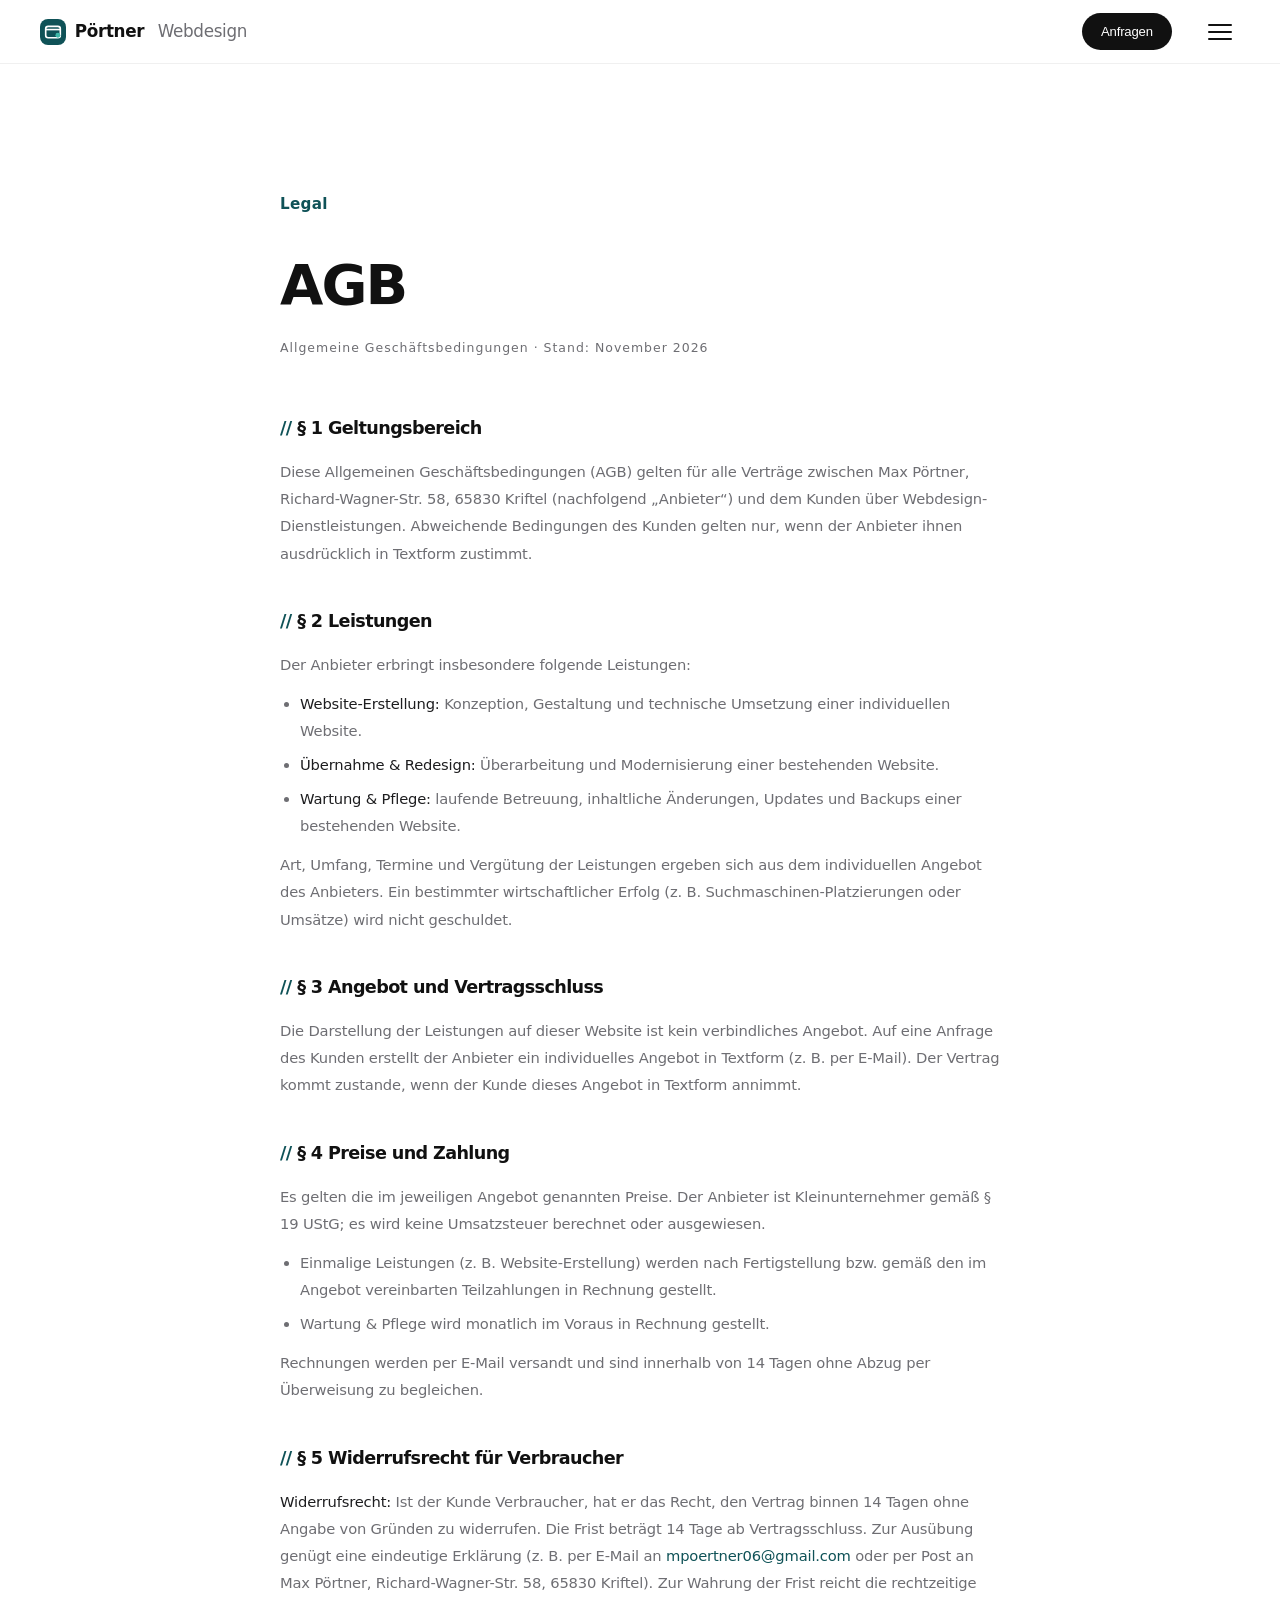
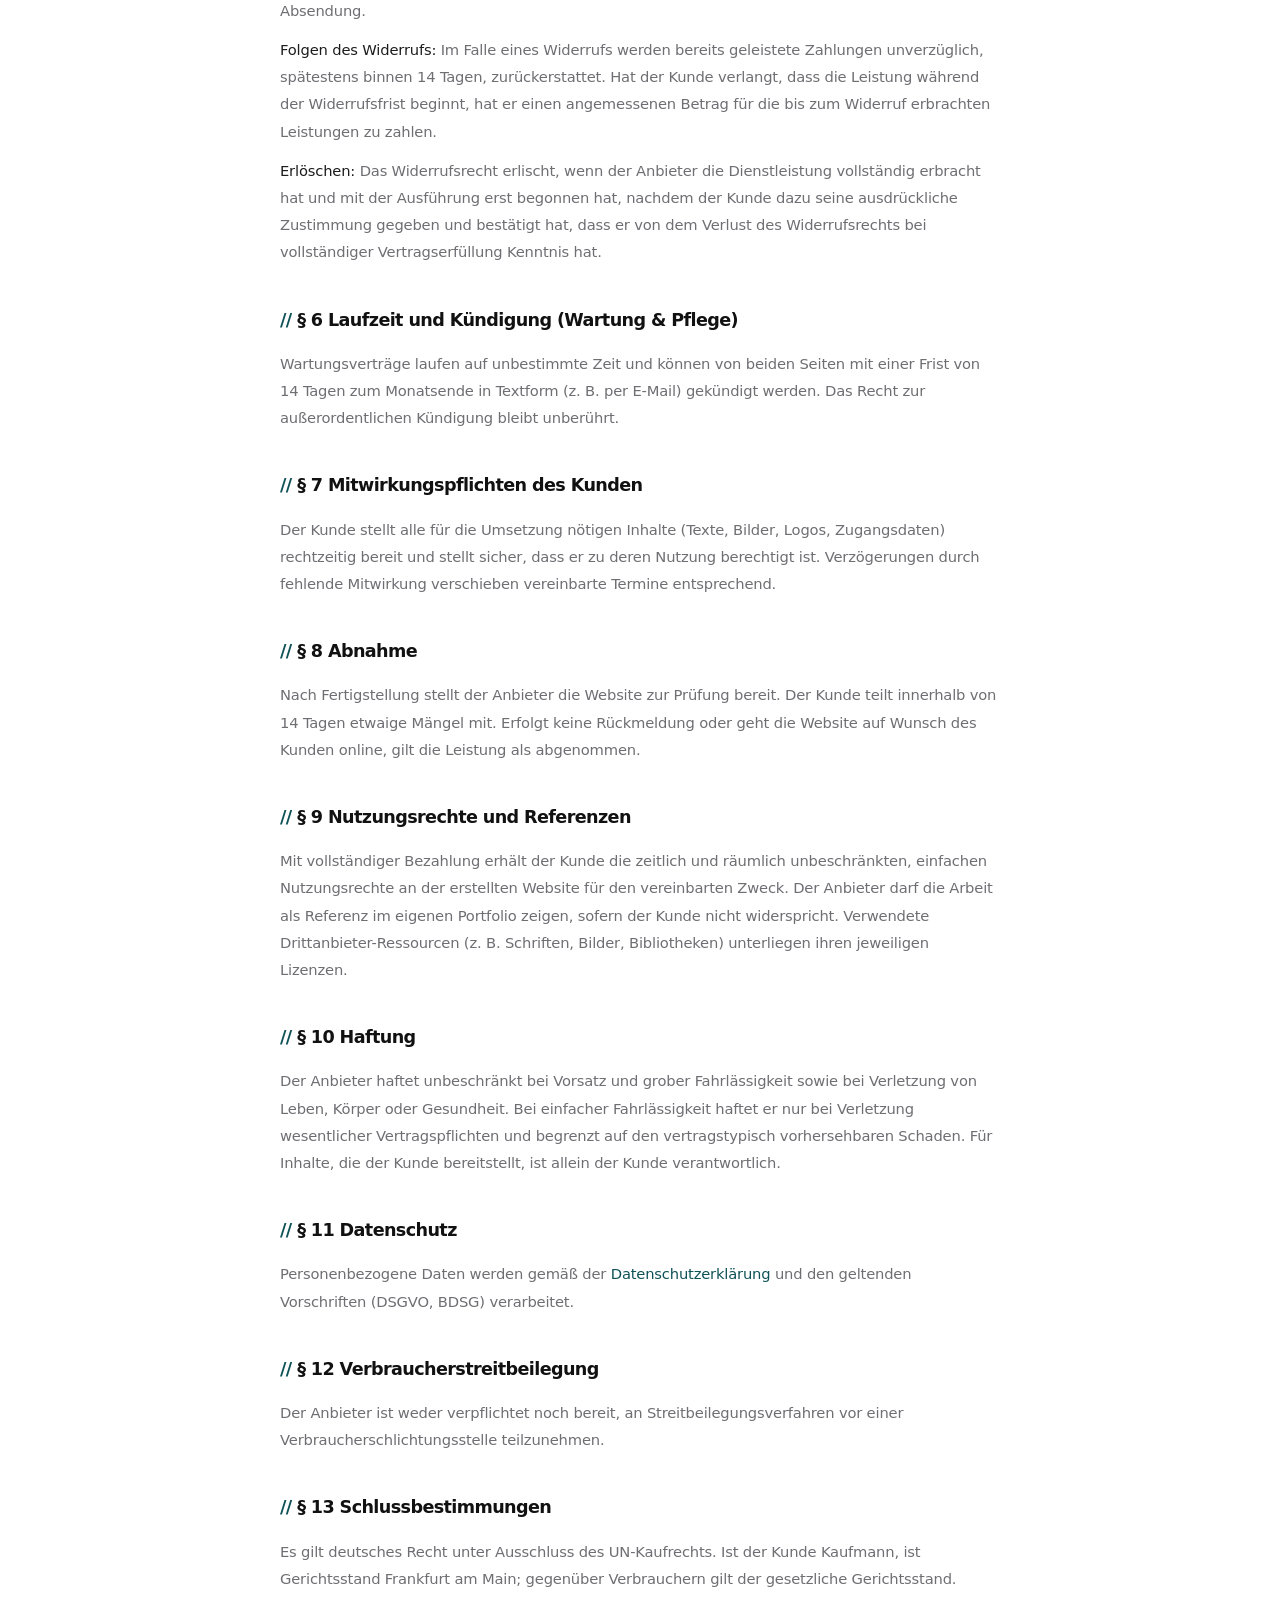
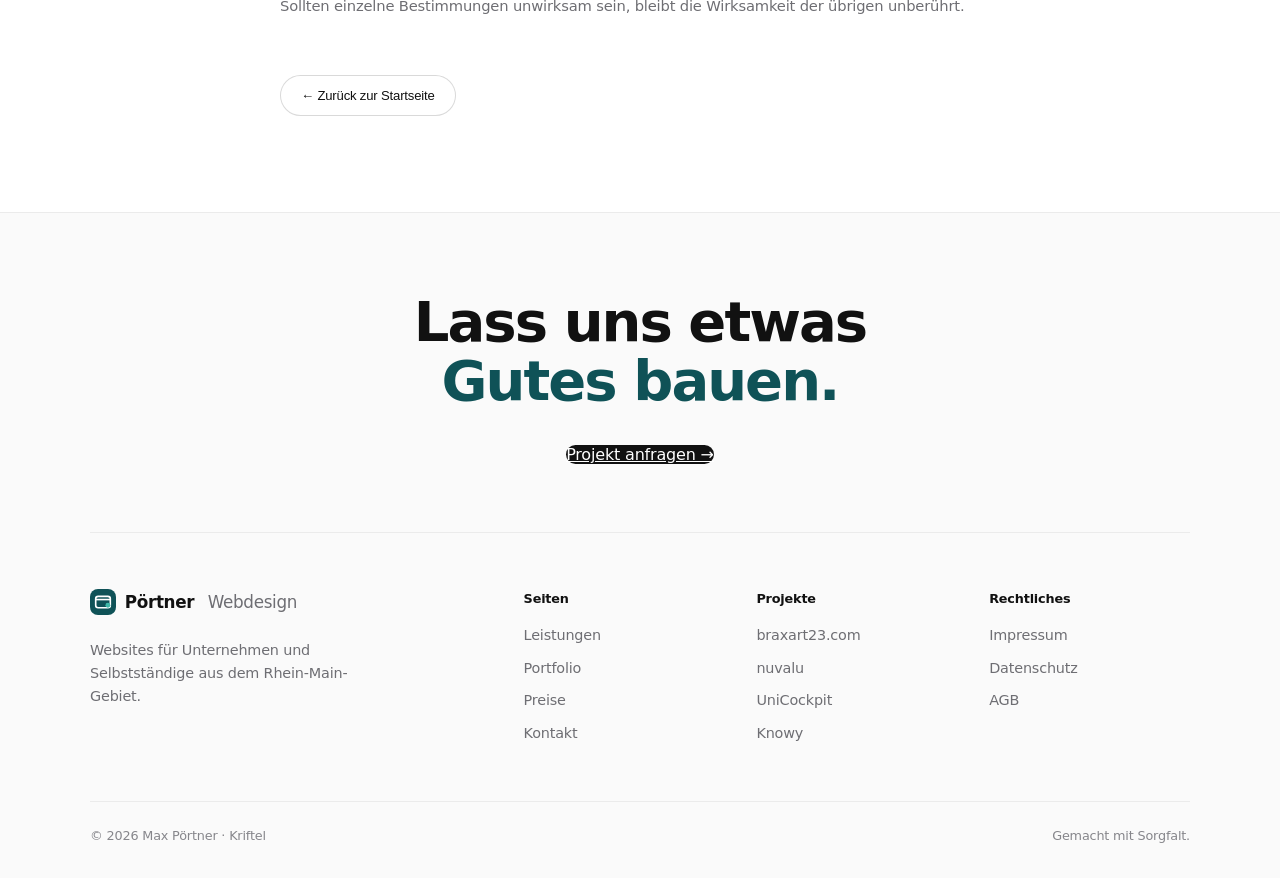
==== commit d33f9b85: "Knowy ins Portfolio, Stripe entfernt, Rechtstexte aktualisiert, keine Drittanbieter mehr Co-Authored" ====
--- a/agb.html
+++ b/agb.html
@@ -4,8 +4,7 @@
 <meta charset="UTF-8"/><meta name="viewport" content="width=device-width,initial-scale=1.0"/>
 <title>AGB – MP Webdesign</title>
 <link rel="icon" type="image/svg+xml" href="data:image/svg+xml,%3Csvg xmlns='http://www.w3.org/2000/svg' viewBox='0 0 32 32'%3E%3Crect width='32' height='32' rx='8' fill='%230f5257'/%3E%3Crect x='7' y='9' width='18' height='14' rx='3' fill='none' stroke='%23fff' stroke-width='2'/%3E%3Cpath d='M7 13h18' stroke='%23fff' stroke-width='2'/%3E%3Ccircle cx='22' cy='20' r='3' fill='%233fb8a8'/%3E%3C/svg%3E">
-<link rel="preconnect" href="https://fonts.googleapis.com">
-<link href="https://fonts.googleapis.com/css2?family=Inter:wght@400;500;600;700;800&display=swap" rel="stylesheet">
+
 <style>
 *,*::before,*::after{box-sizing:border-box;margin:0;padding:0}
 body{padding-top:64px;background:#ffffff;color:#1d1d1f;font-family:'Inter',sans-serif;font-weight:300;line-height:1.6;overflow-x:hidden}
@@ -66,7 +65,7 @@
   .footer-grid{grid-template-columns:1fr!important}
 }
 </style>
-<link rel="stylesheet" href="theme.css?v=3">
+<link rel="stylesheet" href="theme.css?v=4">
 </head>
 <body>
 <style id="mobileFix">
@@ -281,72 +280,59 @@
 <div class="lp2">
   <div class="eye"><span>Legal</span></div>
   <h1>AGB</h1>
-  <span class="st">Allgemeine Geschäftsbedingungen · Stand: April 2025</span>
+  <span class="st">Allgemeine Geschäftsbedingungen · Stand: November 2026</span>
 
   <h2>§ 1 Geltungsbereich</h2>
-  <p>Diese Allgemeinen Geschäftsbedingungen (AGB) gelten für alle Verträge zwischen Max Pörtner (MP Webdesign), Richard-Wagner-Str. 58, 65830 Kriftel (nachfolgend „Anbieter") und dem Kunden über die Erbringung von Webdesign-Dienstleistungen. Abweichende Bedingungen des Kunden werden nicht anerkannt, es sei denn, der Anbieter stimmt diesen ausdrücklich schriftlich zu.</p>
-
-  <div class="ldiv"></div>
-  <h2>§ 2 Leistungsbeschreibung</h2>
-  <p>Der Anbieter bietet folgende Leistungen an:</p>
+  <p>Diese Allgemeinen Geschäftsbedingungen (AGB) gelten für alle Verträge zwischen Max Pörtner, Richard-Wagner-Str. 58, 65830 Kriftel (nachfolgend „Anbieter“) und dem Kunden über Webdesign-Dienstleistungen. Abweichende Bedingungen des Kunden gelten nur, wenn der Anbieter ihnen ausdrücklich in Textform zustimmt.</p>
+
+  <h2>§ 2 Leistungen</h2>
+  <p>Der Anbieter erbringt insbesondere folgende Leistungen:</p>
   <ul>
-    <li><strong style="color:#1d1d1f;font-weight:500">Website-Erstellung (einmalig, € 200):</strong> Entwicklung einer individuellen, responsiven Website nach Absprache. Umfang und Inhalte werden vor Beginn gemeinsam festgelegt.</li>
-    <li><strong style="color:#1d1d1f;font-weight:500">Wartung & Pflege (monatlich, € 35):</strong> Laufende Betreuung, Inhaltsaktualisierungen, Sicherheitsupdates und Änderungen an einer bestehenden Website. Das Wartungsabo setzt voraus, dass eine Website beim Anbieter bestellt wurde oder dem Anbieter zur Betreuung übergeben wurde.</li>
+    <li><strong style="color:#1d1d1f;font-weight:500">Website-Erstellung:</strong> Konzeption, Gestaltung und technische Umsetzung einer individuellen Website.</li>
+    <li><strong style="color:#1d1d1f;font-weight:500">Übernahme & Redesign:</strong> Überarbeitung und Modernisierung einer bestehenden Website.</li>
+    <li><strong style="color:#1d1d1f;font-weight:500">Wartung & Pflege:</strong> laufende Betreuung, inhaltliche Änderungen, Updates und Backups einer bestehenden Website.</li>
   </ul>
-  <p>Alle Leistungen sind Dienstleistungen im Sinne des § 611 BGB, keine Werkleistungen. Ein bestimmter Erfolg (z.B. bestimmte Google-Rankings) wird nicht geschuldet.</p>
-
-  <div class="ldiv"></div>
-  <h2>§ 3 Vertragsschluss</h2>
-  <p>Der Vertrag kommt durch die Zahlung über den bereitgestellten Zahlungslink (Stripe) zustande. Mit Abschluss der Zahlung bestätigt der Kunde, diese AGB gelesen und akzeptiert zu haben. Eine Auftragsbestätigung wird automatisch per E-Mail versandt.</p>
-
-  <div class="ldiv"></div>
+  <p>Art, Umfang, Termine und Vergütung der Leistungen ergeben sich aus dem individuellen Angebot des Anbieters. Ein bestimmter wirtschaftlicher Erfolg (z. B. Suchmaschinen-Platzierungen oder Umsätze) wird nicht geschuldet.</p>
+
+  <h2>§ 3 Angebot und Vertragsschluss</h2>
+  <p>Die Darstellung der Leistungen auf dieser Website ist kein verbindliches Angebot. Auf eine Anfrage des Kunden erstellt der Anbieter ein individuelles Angebot in Textform (z. B. per E-Mail). Der Vertrag kommt zustande, wenn der Kunde dieses Angebot in Textform annimmt.</p>
+
   <h2>§ 4 Preise und Zahlung</h2>
-  <p>Max Pörtner ist <strong style="color:#1d1d1f;font-weight:500">Kleinunternehmer gemäß § 19 UStG</strong> – es wird keine Umsatzsteuer berechnet oder ausgewiesen.</p>
+  <p>Es gelten die im jeweiligen Angebot genannten Preise. Der Anbieter ist Kleinunternehmer gemäß § 19 UStG; es wird keine Umsatzsteuer berechnet oder ausgewiesen.</p>
   <ul>
-    <li>Website-Erstellung: <strong style="color:#1d1d1f;font-weight:500">€ 200 einmalig</strong>, fällig bei Vertragsschluss</li>
-    <li>Wartung & Pflege: <strong style="color:#1d1d1f;font-weight:500">€ 35 monatlich</strong>, jeweils im Voraus per Lastschrift/Kreditkarte via Stripe</li>
+    <li>Einmalige Leistungen (z. B. Website-Erstellung) werden nach Fertigstellung bzw. gemäß den im Angebot vereinbarten Teilzahlungen in Rechnung gestellt.</li>
+    <li>Wartung & Pflege wird monatlich im Voraus in Rechnung gestellt.</li>
   </ul>
-  <p>Die Zahlungsabwicklung erfolgt über Stripe Payments Europe, Ltd. Rechnungen werden automatisch erstellt und per E-Mail zugesendet.</p>
-
-  <div class="ldiv"></div>
-  <h2>§ 5 Widerrufsrecht</h2>
-  <p><strong style="color:#1d1d1f;font-weight:500">Widerrufsbelehrung:</strong> Verbraucher haben das Recht, diesen Vertrag binnen 14 Tagen ohne Angabe von Gründen zu widerrufen. Die Frist beginnt mit Vertragsschluss.</p>
-  <p>Widerruf per E-Mail: <a href="mailto:mpoertner06@gmail.com">mpoertner06@gmail.com</a> oder per Post: Max Pörtner, Richard-Wagner-Str. 58, 65830 Kriftel.</p>
-  <p><strong style="color:#1d1d1f;font-weight:500">Erlöschen des Widerrufsrechts:</strong> Bei Dienstleistungen erlischt das Widerrufsrecht, wenn der Anbieter mit der Ausführung der Dienstleistung begonnen hat und der Verbraucher dem ausdrücklich zugestimmt sowie bestätigt hat, dass er mit Beginn der Ausführung sein Widerrufsrecht verliert.</p>
-  <p>Durch Abschluss der Zahlung und den damit verbundenen Beginn der Leistungserbringung erklärt der Kunde sein ausdrückliches Einverständnis mit dem sofortigen Beginn der Dienstleistung und nimmt zur Kenntnis, dass sein Widerrufsrecht mit vollständiger Erbringung der Leistung erlischt.</p>
-
-  <div class="ldiv"></div>
-  <h2>§ 6 Laufzeit und Kündigung (Wartungsabo)</h2>
-  <p>Das Wartungsabo läuft auf unbestimmte Zeit und ist <strong style="color:#1d1d1f;font-weight:500">monatlich zum Ende des jeweiligen Abrechnungszeitraums kündbar</strong>. Die Kündigung kann jederzeit über das Stripe-Kundenportal oder per E-Mail an <a href="mailto:mpoertner06@gmail.com">mpoertner06@gmail.com</a> erfolgen. Bei fristgerechter Kündigung endet das Abo zum Ende des bezahlten Monats; bereits geleistete Zahlungen werden nicht erstattet.</p>
-
-  <div class="ldiv"></div>
+  <p>Rechnungen werden per E-Mail versandt und sind innerhalb von 14 Tagen ohne Abzug per Überweisung zu begleichen.</p>
+
+  <h2>§ 5 Widerrufsrecht für Verbraucher</h2>
+  <p><strong style="color:#1d1d1f;font-weight:500">Widerrufsrecht:</strong> Ist der Kunde Verbraucher, hat er das Recht, den Vertrag binnen 14 Tagen ohne Angabe von Gründen zu widerrufen. Die Frist beträgt 14 Tage ab Vertragsschluss. Zur Ausübung genügt eine eindeutige Erklärung (z. B. per E-Mail an <a href="mailto:mpoertner06@gmail.com">mpoertner06@gmail.com</a> oder per Post an Max Pörtner, Richard-Wagner-Str. 58, 65830 Kriftel). Zur Wahrung der Frist reicht die rechtzeitige Absendung.</p>
+  <p><strong style="color:#1d1d1f;font-weight:500">Folgen des Widerrufs:</strong> Im Falle eines Widerrufs werden bereits geleistete Zahlungen unverzüglich, spätestens binnen 14 Tagen, zurückerstattet. Hat der Kunde verlangt, dass die Leistung während der Widerrufsfrist beginnt, hat er einen angemessenen Betrag für die bis zum Widerruf erbrachten Leistungen zu zahlen.</p>
+  <p><strong style="color:#1d1d1f;font-weight:500">Erlöschen:</strong> Das Widerrufsrecht erlischt, wenn der Anbieter die Dienstleistung vollständig erbracht hat und mit der Ausführung erst begonnen hat, nachdem der Kunde dazu seine ausdrückliche Zustimmung gegeben und bestätigt hat, dass er von dem Verlust des Widerrufsrechts bei vollständiger Vertragserfüllung Kenntnis hat.</p>
+
+  <h2>§ 6 Laufzeit und Kündigung (Wartung & Pflege)</h2>
+  <p>Wartungsverträge laufen auf unbestimmte Zeit und können von beiden Seiten mit einer Frist von 14 Tagen zum Monatsende in Textform (z. B. per E-Mail) gekündigt werden. Das Recht zur außerordentlichen Kündigung bleibt unberührt.</p>
+
   <h2>§ 7 Mitwirkungspflichten des Kunden</h2>
-  <p>Der Kunde verpflichtet sich, alle für die Auftragserfüllung notwendigen Informationen, Texte, Bilder und Zugangsdaten rechtzeitig bereitzustellen. Verzögerungen durch fehlende Mitwirkung des Kunden verschieben vereinbarte Termine entsprechend.</p>
-
-  <div class="ldiv"></div>
-  <h2>§ 8 Urheberrecht und Nutzungsrechte</h2>
-  <p>Mit vollständiger Bezahlung der Website-Erstellung überträgt der Anbieter dem Kunden die einfachen Nutzungsrechte an den erstellten Webseiten für den vereinbarten Verwendungszweck. Der Anbieter behält das Recht, die erstellten Arbeiten im eigenen Portfolio zu zeigen, sofern der Kunde nicht ausdrücklich widerspricht.</p>
-  <p>Verwendete Drittanbieter-Ressourcen (Fonts, Icons, Bibliotheken) unterliegen deren jeweiligen Lizenzbedingungen.</p>
-
-  <div class="ldiv"></div>
-  <h2>§ 9 Haftungsbeschränkung</h2>
-  <p>Die Haftung des Anbieters ist auf Vorsatz und grobe Fahrlässigkeit beschränkt. Bei einfacher Fahrlässigkeit haftet der Anbieter nur bei Verletzung wesentlicher Vertragspflichten (Kardinalpflichten), beschränkt auf den vertragstypisch vorhersehbaren Schaden. Die Haftung für mittelbare Schäden, insbesondere entgangenen Gewinn oder Datenverlust, ist ausgeschlossen, soweit gesetzlich zulässig.</p>
-
-  <div class="ldiv"></div>
-  <h2>§ 10 Datenschutz</h2>
-  <p>Die Erhebung und Verarbeitung personenbezogener Daten erfolgt gemäß der <a href="datenschutz.html">Datenschutzerklärung</a> und den geltenden datenschutzrechtlichen Bestimmungen (DSGVO, BDSG).</p>
-
-  <div class="ldiv"></div>
-  <h2>§ 11 Außergerichtliche Streitbeilegung</h2>
-  <p>Der Anbieter ist weder verpflichtet noch bereit, an einem Streitbeilegungsverfahren vor einer Verbraucherschlichtungsstelle teilzunehmen. Der Anbieter ist weder verpflichtet noch bereit, an einem Streitbeilegungsverfahren teilzunehmen. Die EU-Kommission stellt eine OS-Plattform zur Online-Streitbeilegung bereit: <a href="https://ec.europa.eu/consumers/odr" target="_blank" rel="noopener">https://ec.europa.eu/consumers/odr</a>.</p>
-
-  <div class="ldiv"></div>
-  <h2>§ 12 Änderungen der AGB</h2>
-  <p>Der Anbieter behält sich vor, diese AGB mit angemessener Ankündigungsfrist (mindestens 30 Tage vor Inkrafttreten) zu ändern. Bestehende Abonnenten werden per E-Mail informiert. Widerspricht der Kunde nicht innerhalb der Frist, gelten die neuen AGB als akzeptiert.</p>
-
-  <div class="ldiv"></div>
-  <h2>§ 13 Anwendbares Recht und Gerichtsstand</h2>
-  <p>Es gilt deutsches Recht unter Ausschluss des UN-Kaufrechts (CISG). Gerichtsstand für Vollkaufleute ist Kriftel (Hessen). Gegenüber Verbrauchern gilt der gesetzliche Gerichtsstand.</p>
+  <p>Der Kunde stellt alle für die Umsetzung nötigen Inhalte (Texte, Bilder, Logos, Zugangsdaten) rechtzeitig bereit und stellt sicher, dass er zu deren Nutzung berechtigt ist. Verzögerungen durch fehlende Mitwirkung verschieben vereinbarte Termine entsprechend.</p>
+
+  <h2>§ 8 Abnahme</h2>
+  <p>Nach Fertigstellung stellt der Anbieter die Website zur Prüfung bereit. Der Kunde teilt innerhalb von 14 Tagen etwaige Mängel mit. Erfolgt keine Rückmeldung oder geht die Website auf Wunsch des Kunden online, gilt die Leistung als abgenommen.</p>
+
+  <h2>§ 9 Nutzungsrechte und Referenzen</h2>
+  <p>Mit vollständiger Bezahlung erhält der Kunde die zeitlich und räumlich unbeschränkten, einfachen Nutzungsrechte an der erstellten Website für den vereinbarten Zweck. Der Anbieter darf die Arbeit als Referenz im eigenen Portfolio zeigen, sofern der Kunde nicht widerspricht. Verwendete Drittanbieter-Ressourcen (z. B. Schriften, Bilder, Bibliotheken) unterliegen ihren jeweiligen Lizenzen.</p>
+
+  <h2>§ 10 Haftung</h2>
+  <p>Der Anbieter haftet unbeschränkt bei Vorsatz und grober Fahrlässigkeit sowie bei Verletzung von Leben, Körper oder Gesundheit. Bei einfacher Fahrlässigkeit haftet er nur bei Verletzung wesentlicher Vertragspflichten und begrenzt auf den vertragstypisch vorhersehbaren Schaden. Für Inhalte, die der Kunde bereitstellt, ist allein der Kunde verantwortlich.</p>
+
+  <h2>§ 11 Datenschutz</h2>
+  <p>Personenbezogene Daten werden gemäß der <a href="datenschutz.html">Datenschutzerklärung</a> und den geltenden Vorschriften (DSGVO, BDSG) verarbeitet.</p>
+
+  <h2>§ 12 Verbraucherstreitbeilegung</h2>
+  <p>Der Anbieter ist weder verpflichtet noch bereit, an Streitbeilegungsverfahren vor einer Verbraucherschlichtungsstelle teilzunehmen.</p>
+
+  <h2>§ 13 Schlussbestimmungen</h2>
+  <p>Es gilt deutsches Recht unter Ausschluss des UN-Kaufrechts. Ist der Kunde Kaufmann, ist Gerichtsstand Frankfurt am Main; gegenüber Verbrauchern gilt der gesetzliche Gerichtsstand. Sollten einzelne Bestimmungen unwirksam sein, bleibt die Wirksamkeit der übrigen unberührt.</p>
 
   <div style="margin-top:3.5rem"><a href="index.html" class="btn-o">← Zurück zur Startseite</a></div>
 </div>
@@ -359,7 +345,7 @@
   <div class="ft2-grid">
     <div><a href="index.html" class="nav-logo brand"><span class="brand-mark"></span>Pörtner<em>Webdesign</em></a><p>Websites für Unternehmen und Selbstständige aus dem Rhein-Main-Gebiet.</p></div>
     <div class="ft2-col"><b>Seiten</b><a href="leistungen.html">Leistungen</a><a href="portfolio.html">Portfolio</a><a href="preise.html">Preise</a><a href="kontakt.html">Kontakt</a></div>
-    <div class="ft2-col"><b>Projekte</b><a href="https://braxart23.com" target="_blank" rel="noopener">braxart23.com</a><a href="https://inneryield.de" target="_blank" rel="noopener">nuvalu</a><a href="https://unicockpit.de" target="_blank" rel="noopener">UniCockpit</a></div>
+    <div class="ft2-col"><b>Projekte</b><a href="https://braxart23.com" target="_blank" rel="noopener">braxart23.com</a><a href="https://inneryield.de" target="_blank" rel="noopener">nuvalu</a><a href="https://unicockpit.de" target="_blank" rel="noopener">UniCockpit</a><a href="https://knowy.cc" target="_blank" rel="noopener">Knowy</a></div>
     <div class="ft2-col"><b>Rechtliches</b><a href="impressum.html">Impressum</a><a href="datenschutz.html">Datenschutz</a><a href="agb.html">AGB</a></div>
   </div>
   <div class="ft2-bot"><span>© 2026 Max Pörtner · Kriftel</span><span>Gemacht mit Sorgfalt.</span></div>
--- a/theme.css
+++ b/theme.css
@@ -123,3 +123,5 @@
 @media (max-width:760px){.ft2-grid{grid-template-columns:1fr 1fr}.ft2-grid>div:first-child{grid-column:1/-1}.ft2-bot{flex-direction:column;gap:.4rem;text-align:center}}
 .ph+.quote-sec>.eye,.ph+.quote-sec>.sh2{display:none!important}
 @media (max-width:600px){.brand em{display:none}.hero .hero-body{font-size:1.02rem!important}.hero h1{font-size:2.6rem!important}}
+@media (min-width:1000px){.pg{grid-template-columns:repeat(2,1fr)!important}}
+#cookieBanner{display:none!important}
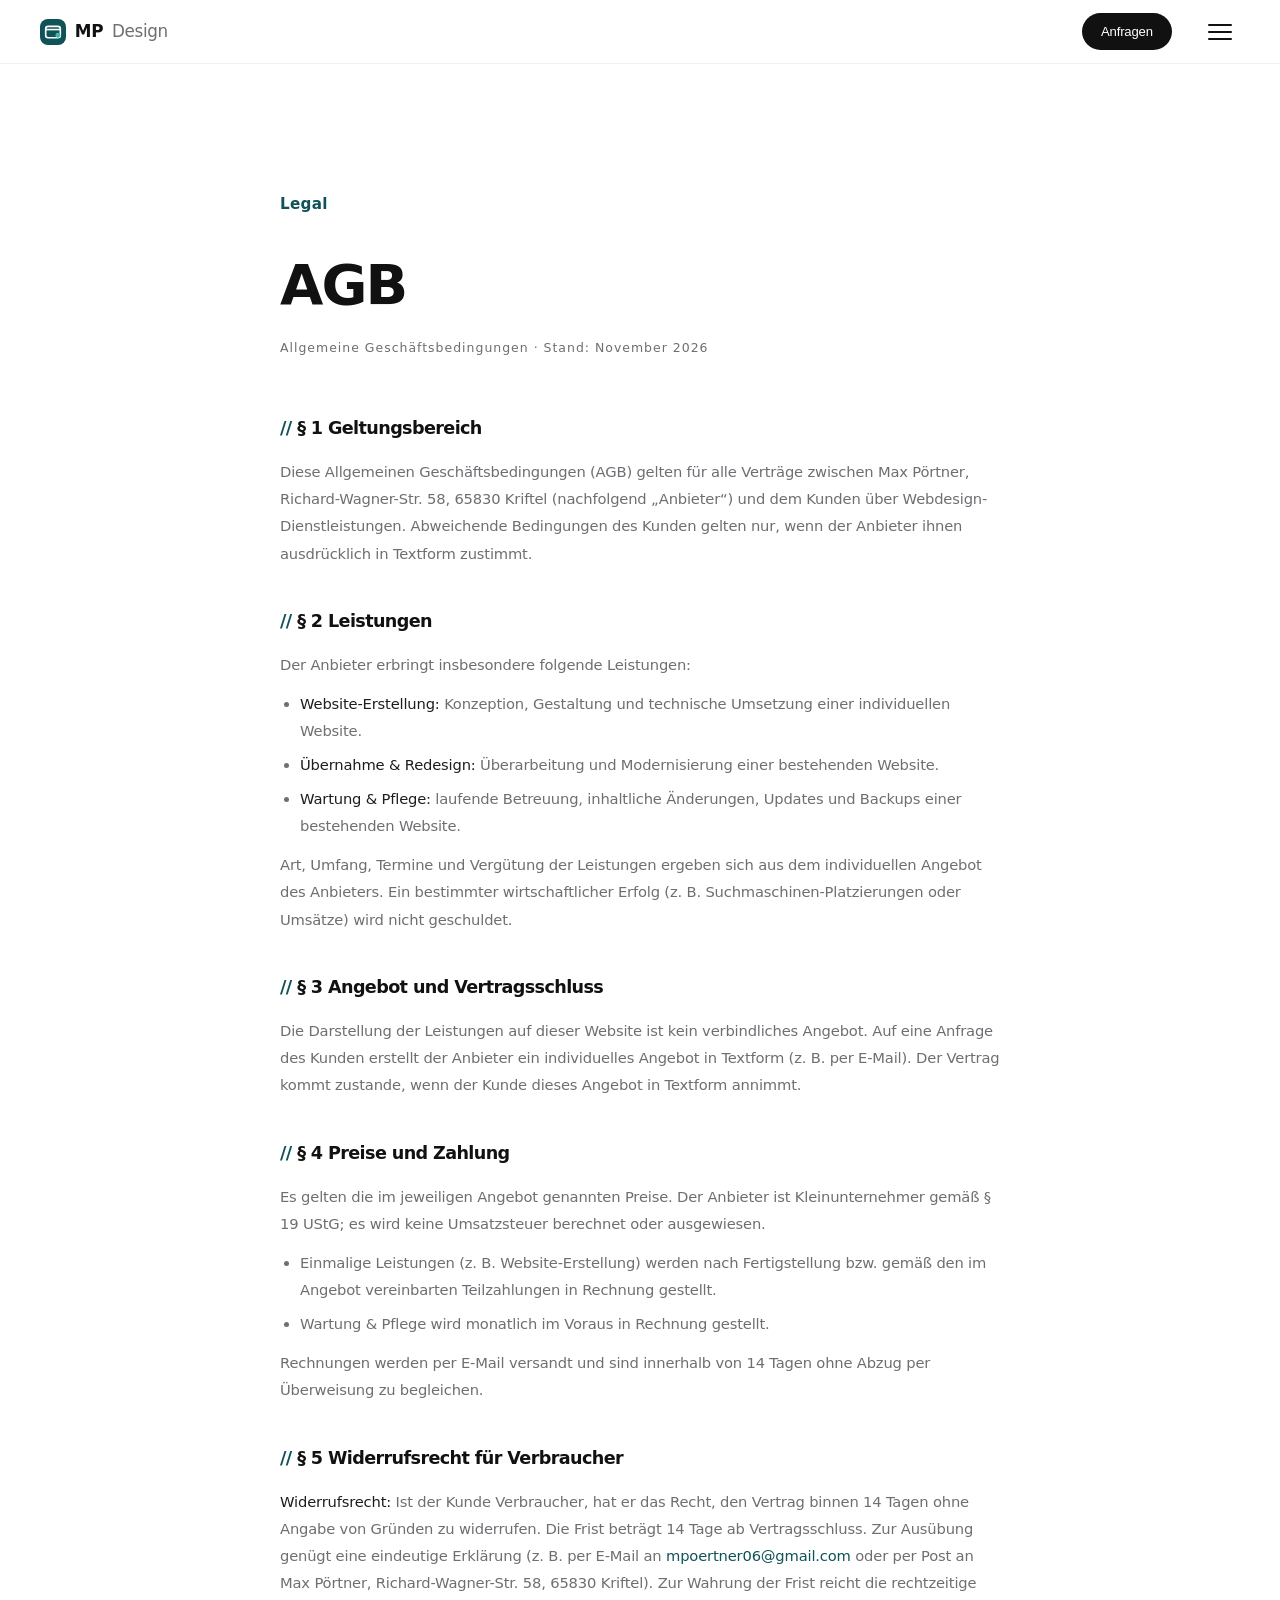
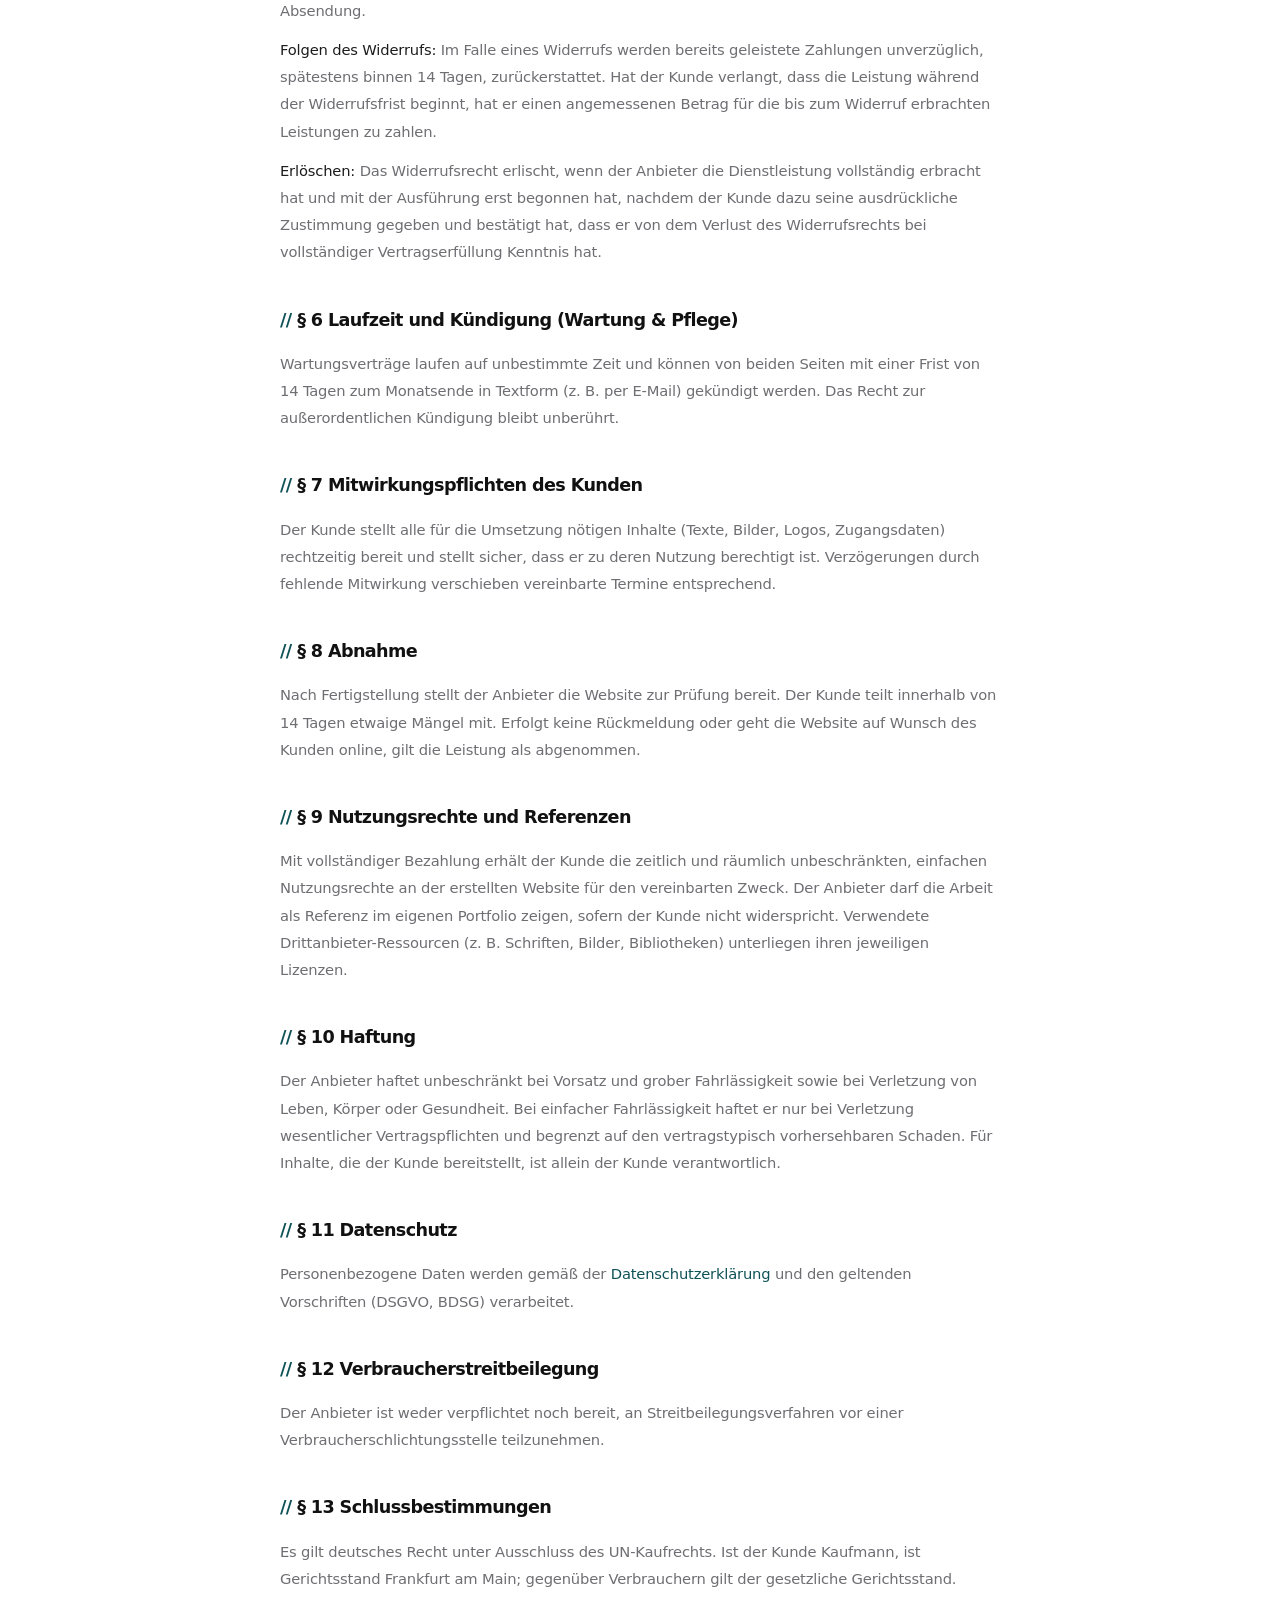
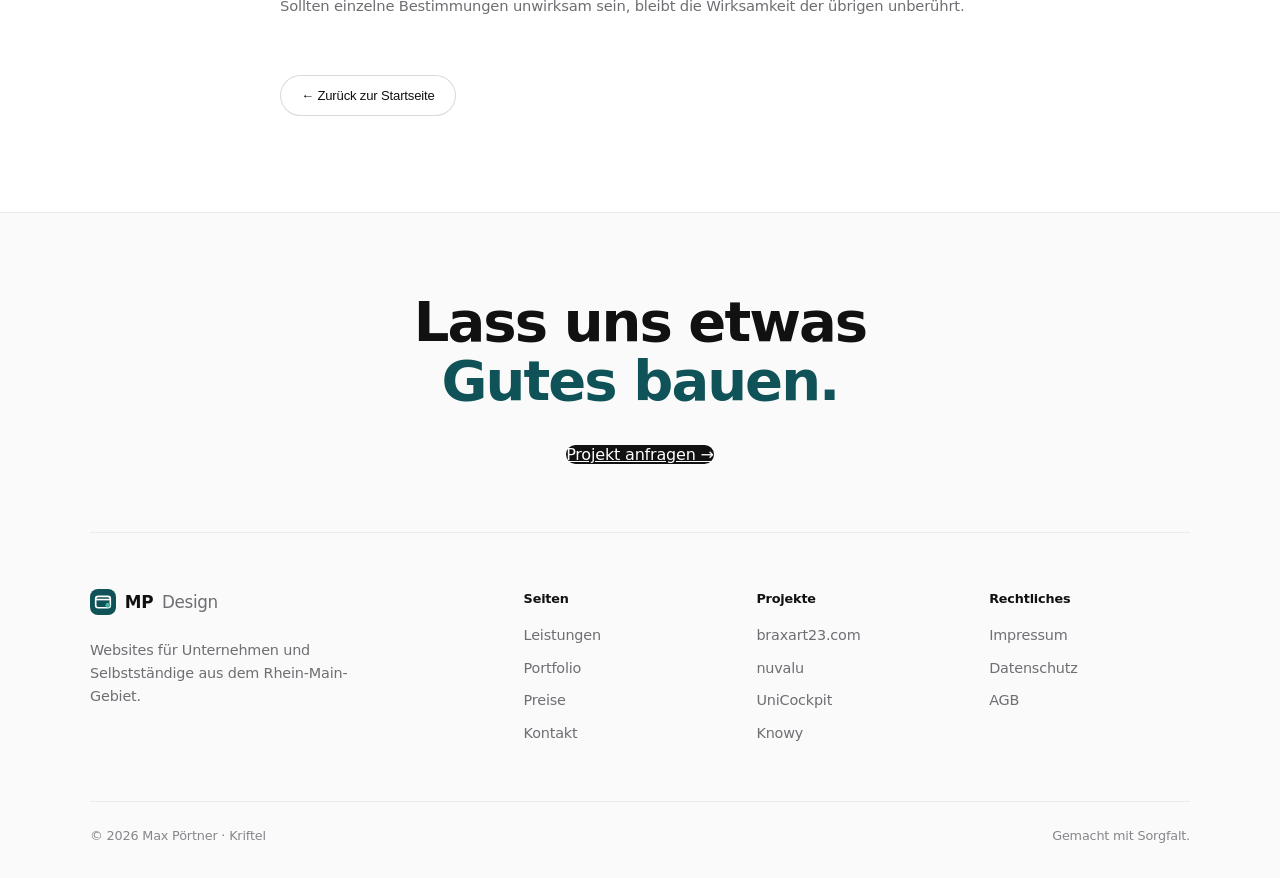
==== commit 30422093: "Markenname: MPDesign Co-Authored-By: Claude Opus 5.5 <noreply@anthropic.com>" ====
--- a/agb.html
+++ b/agb.html
@@ -2,7 +2,7 @@
 <html lang="de">
 <head>
 <meta charset="UTF-8"/><meta name="viewport" content="width=device-width,initial-scale=1.0"/>
-<title>AGB – MP Webdesign</title>
+<title>AGB – MPDesign</title>
 <link rel="icon" type="image/svg+xml" href="data:image/svg+xml,%3Csvg xmlns='http://www.w3.org/2000/svg' viewBox='0 0 32 32'%3E%3Crect width='32' height='32' rx='8' fill='%230f5257'/%3E%3Crect x='7' y='9' width='18' height='14' rx='3' fill='none' stroke='%23fff' stroke-width='2'/%3E%3Cpath d='M7 13h18' stroke='%23fff' stroke-width='2'/%3E%3Ccircle cx='22' cy='20' r='3' fill='%233fb8a8'/%3E%3C/svg%3E">
 
 <style>
@@ -65,7 +65,7 @@
   .footer-grid{grid-template-columns:1fr!important}
 }
 </style>
-<link rel="stylesheet" href="theme.css?v=4">
+<link rel="stylesheet" href="theme.css?v=5">
 </head>
 <body>
 <style id="mobileFix">
@@ -263,7 +263,7 @@
 }
 </style>
 <nav id="nav">
-  <a href="index.html" class="nav-logo brand"><span class="brand-mark"></span>Pörtner<em>Webdesign</em></a>
+  <a href="index.html" class="nav-logo brand"><span class="brand-mark"></span>MP<em>Design</em></a>
   <div class="nav-right">
     <a href="kontakt.html" class="nav-cta">Anfragen</a>
     <button class="burger" id="burger" onclick="toggleMob()" aria-label="Menü"><span></span><span></span><span></span></button>
@@ -343,7 +343,7 @@
     <a href="kontakt.html" class="btn-f">Projekt anfragen →</a>
   </div>
   <div class="ft2-grid">
-    <div><a href="index.html" class="nav-logo brand"><span class="brand-mark"></span>Pörtner<em>Webdesign</em></a><p>Websites für Unternehmen und Selbstständige aus dem Rhein-Main-Gebiet.</p></div>
+    <div><a href="index.html" class="nav-logo brand"><span class="brand-mark"></span>MP<em>Design</em></a><p>Websites für Unternehmen und Selbstständige aus dem Rhein-Main-Gebiet.</p></div>
     <div class="ft2-col"><b>Seiten</b><a href="leistungen.html">Leistungen</a><a href="portfolio.html">Portfolio</a><a href="preise.html">Preise</a><a href="kontakt.html">Kontakt</a></div>
     <div class="ft2-col"><b>Projekte</b><a href="https://braxart23.com" target="_blank" rel="noopener">braxart23.com</a><a href="https://inneryield.de" target="_blank" rel="noopener">nuvalu</a><a href="https://unicockpit.de" target="_blank" rel="noopener">UniCockpit</a><a href="https://knowy.cc" target="_blank" rel="noopener">Knowy</a></div>
     <div class="ft2-col"><b>Rechtliches</b><a href="impressum.html">Impressum</a><a href="datenschutz.html">Datenschutz</a><a href="agb.html">AGB</a></div>
--- a/theme.css
+++ b/theme.css
@@ -77,7 +77,7 @@
 
 /* ── v3: logo, centering, no grey grid boxes, packages, footer ── */
 .brand{display:inline-flex!important;align-items:center;gap:.55rem;font-size:1.05rem!important;font-weight:700!important;letter-spacing:-.02em!important;color:#111!important;text-decoration:none}
-.brand em{font-style:normal;font-weight:400;color:#6e6e73;margin-left:.3rem}
+.brand em{font-style:normal;font-weight:400;color:#6e6e73;margin-left:0}
 .brand-mark{width:26px;height:26px;border-radius:8px;flex:none;background:#0f5257 url("data:image/svg+xml,%3Csvg xmlns='http://www.w3.org/2000/svg' viewBox='0 0 32 32'%3E%3Crect x='7' y='9' width='18' height='14' rx='3' fill='none' stroke='%23fff' stroke-width='2'/%3E%3Cpath d='M7 13h18' stroke='%23fff' stroke-width='2'/%3E%3Ccircle cx='22' cy='20' r='3' fill='%233fb8a8'/%3E%3C/svg%3E") center/100% no-repeat}
 
 /* grids had a grey background used as fake borders – remove it */
@@ -122,6 +122,6 @@
 .ft2-bot{max-width:1100px;margin:0 auto;padding:1.5rem 0 2rem;border-top:1px solid rgba(0,0,0,.06);display:flex;justify-content:space-between;color:#86868b;font-size:.8rem}
 @media (max-width:760px){.ft2-grid{grid-template-columns:1fr 1fr}.ft2-grid>div:first-child{grid-column:1/-1}.ft2-bot{flex-direction:column;gap:.4rem;text-align:center}}
 .ph+.quote-sec>.eye,.ph+.quote-sec>.sh2{display:none!important}
-@media (max-width:600px){.brand em{display:none}.hero .hero-body{font-size:1.02rem!important}.hero h1{font-size:2.6rem!important}}
+@media (max-width:600px){.hero .hero-body{font-size:1.02rem!important}.hero h1{font-size:2.6rem!important}}
 @media (min-width:1000px){.pg{grid-template-columns:repeat(2,1fr)!important}}
 #cookieBanner{display:none!important}
